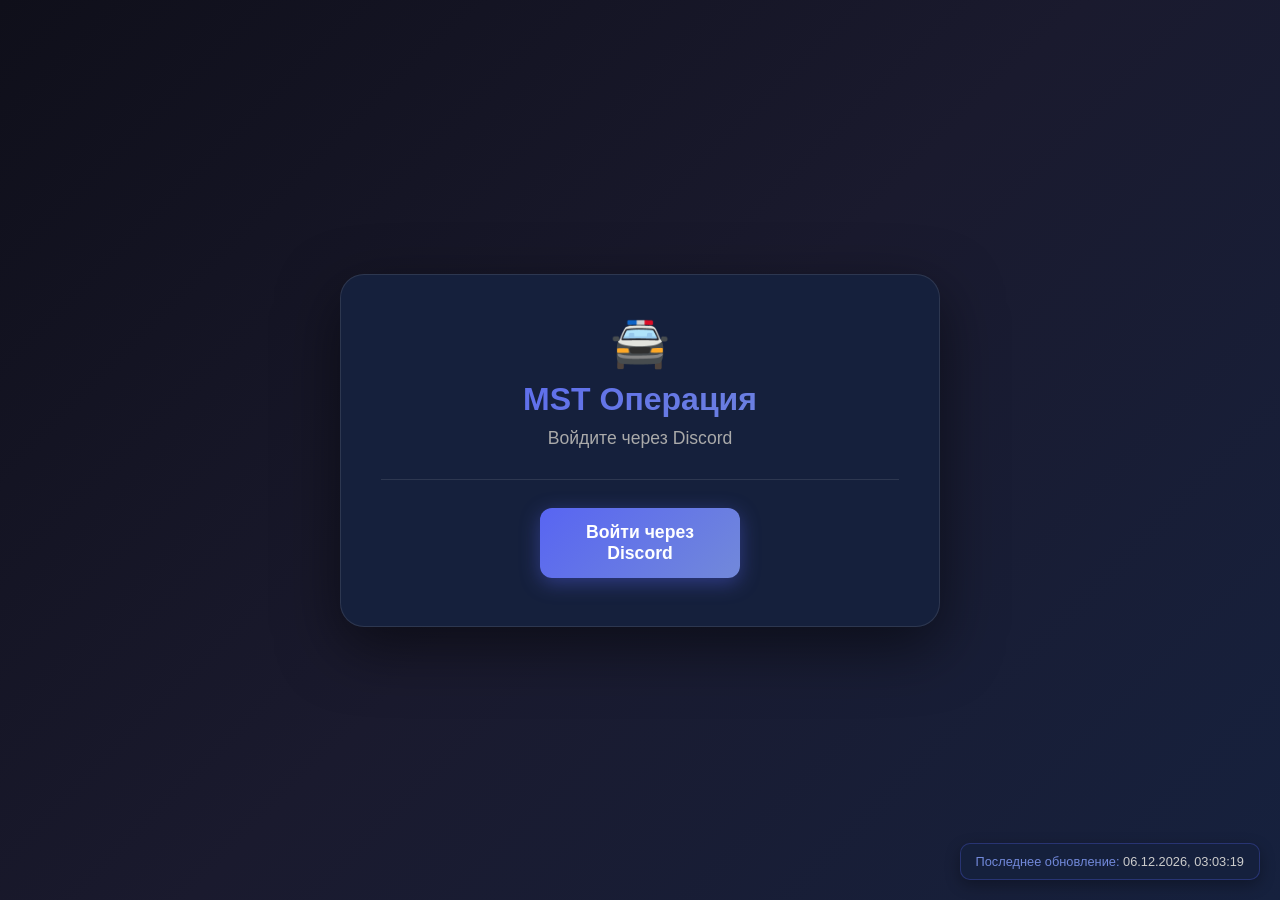
==== index.html @ d2244598 "Update index.html" ====
<!DOCTYPE html>
<html lang="ru">
<head>
    <meta charset="UTF-8">
    <meta name="viewport" content="width=device-width, initial-scale=1.0">
    <title>MST Операция</title>
    <style>
        * {
            margin: 0;
            padding: 0;
            box-sizing: border-box;
        }
        
        body {
            font-family: 'Segoe UI', Arial, sans-serif;
            background: linear-gradient(135deg, #0f0f1a 0%, #1a1a2e 50%, #16213e 100%);
            min-height: 100vh;
            display: flex;
            justify-content: center;
            align-items: center;
            color: white;
            padding: 20px;
            position: relative;
        }
        
        .container {
            width: 100%;
            max-width: 600px;
        }
        
        .card {
            background: rgba(22, 33, 62, 0.95);
            border-radius: 24px;
            padding: 40px;
            box-shadow: 0 20px 60px rgba(0, 0, 0, 0.5);
            border: 1px solid rgba(255, 255, 255, 0.1);
            backdrop-filter: blur(10px);
            text-align: center;
        }
        
        .logo {
            font-size: 3em;
            margin-bottom: 10px;
        }
        
        h1 {
            font-size: 2em;
            margin-bottom: 10px;
            background: linear-gradient(135deg, #5865F2, #7289DA);
            -webkit-background-clip: text;
            -webkit-text-fill-color: transparent;
        }
        
        .subtitle {
            color: #aaa;
            margin-bottom: 30px;
            font-size: 1.1em;
        }
        
        .avatar {
            width: 120px;
            height: 120px;
            border-radius: 50%;
            margin: 0 auto 20px;
            border: 3px solid #5865F2;
            box-shadow: 0 0 30px rgba(88, 101, 242, 0.5);
            display: none;
        }
        
        .user-info {
            margin: 20px 0;
        }
        
        .user-info h2 {
            font-size: 1.5em;
            margin-bottom: 5px;
        }
        
        .user-info p {
            color: #aaa;
        }
        
        .form-group {
            margin: 15px 0;
            text-align: left;
        }
        
        .form-group label {
            display: block;
            margin-bottom: 8px;
            color: #ccc;
            font-size: 0.9em;
        }
        
        input, select {
            width: 100%;
            padding: 14px;
            border-radius: 12px;
            border: 2px solid #2a2a3e;
            background: #1a1a2e;
            color: white;
            font-size: 1em;
            transition: all 0.3s;
            outline: none;
        }
        
        input:focus, select:focus {
            border-color: #5865F2;
            box-shadow: 0 0 15px rgba(88, 101, 242, 0.3);
        }
        
        input::placeholder {
            color: #555;
        }
        
        select option {
            background: #1a1a2e;
        }
        
        .btn {
            display: inline-block;
            padding: 14px 30px;
            border-radius: 12px;
            border: none;
            font-size: 1.1em;
            font-weight: bold;
            cursor: pointer;
            transition: all 0.3s;
            margin: 8px 5px;
            text-decoration: none;
            width: 200px;
        }
        
        .btn-discord {
            background: linear-gradient(135deg, #5865F2, #7289DA);
            color: white;
            box-shadow: 0 5px 20px rgba(88, 101, 242, 0.4);
        }
        
        .btn-discord:hover {
            transform: translateY(-3px);
            box-shadow: 0 8px 30px rgba(88, 101, 242, 0.6);
        }
        
        .btn-success {
            background: linear-gradient(135deg, #2ecc71, #27ae60);
            color: white;
            box-shadow: 0 5px 20px rgba(46, 204, 113, 0.4);
        }
        
        .btn-success:hover {
            transform: translateY(-3px);
            box-shadow: 0 8px 30px rgba(46, 204, 113, 0.6);
        }
        
        .btn-danger {
            background: linear-gradient(135deg, #e74c3c, #c0392b);
            color: white;
            box-shadow: 0 5px 20px rgba(231, 76, 60, 0.4);
        }
        
        .btn-danger:hover {
            transform: translateY(-3px);
            box-shadow: 0 8px 30px rgba(231, 76, 60, 0.6);
        }
        
        .btn-container {
            display: flex;
            justify-content: center;
            gap: 10px;
            flex-wrap: wrap;
            margin-top: 20px;
        }
        
        .divider {
            height: 1px;
            background: rgba(255, 255, 255, 0.1);
            margin: 20px 0;
        }
        
        .section-title {
            font-size: 1.2em;
            color: #7289DA;
            margin-bottom: 15px;
        }
        
        .status-badge {
            display: inline-block;
            padding: 5px 15px;
            border-radius: 20px;
            font-size: 0.9em;
            margin: 5px 0;
        }
        
        .status-verified {
            background: rgba(46, 204, 113, 0.2);
            color: #2ecc71;
            border: 1px solid #2ecc71;
        }
        
        .status-not-verified {
            background: rgba(231, 76, 60, 0.2);
            color: #e74c3c;
            border: 1px solid #e74c3c;
        }
        
        /* Время последнего обновления */
        .last-updated {
            position: fixed;
            bottom: 20px;
            right: 20px;
            background: rgba(22, 33, 62, 0.9);
            padding: 10px 15px;
            border-radius: 10px;
            font-size: 0.8em;
            color: #7289DA;
            border: 1px solid rgba(88, 101, 242, 0.3);
            box-shadow: 0 5px 15px rgba(0, 0, 0, 0.3);
            backdrop-filter: blur(5px);
            z-index: 1000;
        }
        
        .last-updated span {
            color: #ccc;
        }
        
        @media (max-width: 480px) {
            .card {
                padding: 20px;
            }
            
            h1 {
                font-size: 1.5em;
            }
            
            .btn {
                width: 100%;
                margin: 5px 0;
            }
            
            .last-updated {
                bottom: 10px;
                right: 10px;
                font-size: 0.7em;
                padding: 8px 12px;
            }
        }
    </style>
</head>
<body>
    <div class="container">
        <div class="card">
            <div class="logo">🚔</div>
            <h1>MST Операция</h1>
            <p class="subtitle" id="message">Проверка авторизации...</p>
            
            <!-- Не авторизован -->
            <div id="loginSection" style="display: none;">
                <div class="divider"></div>
                <button id="loginBtn" class="btn btn-discord">Войти через Discord</button>
            </div>
            
            <!-- Авторизован -->
            <div id="userSection" style="display: none;">
                <img id="avatar" class="avatar" src="" alt="Avatar">
                <div class="user-info">
                    <h2 id="username"></h2>
                    <p id="userId"></p>
                    <span id="verificationStatus" class="status-badge status-not-verified">Не верифицирован</span>
                </div>
                
                <div class="divider"></div>
                
                <div class="section-title">📋 Подать заявку</div>
                
                <div class="form-group">
                    <label>Имя персонажа</label>
                    <input type="text" id="charName" placeholder="Например: Иван">
                </div>
                
                <div class="form-group">
                    <label>Возраст</label>
                    <input type="number" id="charAge" placeholder="Например: 25" min="16" max="60">
                </div>
                
                <div class="form-group">
                    <label>Желаемый ранг</label>
                    <select id="charRank">
                        <option value="Cadet">Кадет</option>
                        <option value="Officer">Офицер</option>
                        <option value="Sergeant">Сержант</option>
                        <option value="Lieutenant">Лейтенант</option>
                        <option value="Captain">Капитан</option>
                    </select>
                </div>
                
                <div class="btn-container">
                    <button class="btn btn-success" onclick="submitApplication()">Отправить заявку</button>
                    <button class="btn btn-danger" onclick="logout()">Выйти</button>
                </div>
            </div>
        </div>
    </div>
    
    <!-- Время последнего обновления -->
    <div class="last-updated" id="lastUpdated">
        Последнее обновление: <span id="updateTime">Загрузка...</span>
    </div>

    <script>
        const CLIENT_ID = '1464524362005741720';
        const REDIRECT_URI = 'https://redwsss.github.io/mysite/';
        const WEBHOOK_URL = 'ВСТАВЬ_СВОЙ_ВЕБХУК_СЮДА';
        
        let currentUser = null;
        
        // Функция обновления времени
        function updateLastUpdated() {
            const now = new Date();
            const options = { 
                day: '2-digit', 
                month: '2-digit', 
                year: 'numeric',
                hour: '2-digit', 
                minute: '2-digit',
                second: '2-digit'
            };
            const formattedTime = now.toLocaleString('ru-RU', options);
            document.getElementById('updateTime').textContent = formattedTime;
        }
        
        // Обновляем время каждую секунду
        setInterval(updateLastUpdated, 1000);
        
        window.onload = function() {
            updateLastUpdated();
            
            if (window.location.hash) {
                const params = new URLSearchParams(window.location.hash.substring(1));
                const token = params.get('access_token');
                
                if (token) {
                    localStorage.setItem('discord_token', token);
                    window.location.hash = '';
                    loadUserData(token);
                }
            } else {
                const savedToken = localStorage.getItem('discord_token');
                if (savedToken) {
                    loadUserData(savedToken);
                } else {
                    showLogin();
                }
            }
        };
        
        function showLogin() {
            document.getElementById('message').textContent = 'Войдите через Discord';
            document.getElementById('loginSection').style.display = 'block';
            document.getElementById('loginBtn').onclick = login;
        }
        
        function login() {
            const authUrl = `https://discord.com/oauth2/authorize?client_id=${CLIENT_ID}&redirect_uri=${encodeURIComponent(REDIRECT_URI)}&response_type=token&scope=identify`;
            window.location.href = authUrl;
        }
        
        async function loadUserData(token) {
            try {
                const response = await fetch('https://discord.com/api/users/@me', {
                    headers: { 'Authorization': `Bearer ${token}` }
                });
                
                if (!response.ok) throw new Error('Invalid token');
                
                const user = await response.json();
                currentUser = user;
                
                document.getElementById('message').textContent = 'Добро пожаловать!';
                document.getElementById('userSection').style.display = 'block';
                document.getElementById('username').textContent = user.username;
                document.getElementById('userId').textContent = `ID: ${user.id}`;
                
                if (user.avatar) {
                    const avatar = document.getElementById('avatar');
                    avatar.src = `https://cdn.discordapp.com/avatars/${user.id}/${user.avatar}.png?size=128`;
                    avatar.style.display = 'block';
                }
                
            } catch (error) {
                localStorage.removeItem('discord_token');
                showLogin();
            }
        }
        
        async function submitApplication() {
            const charName = document.getElementById('charName').value.trim();
            const charAge = document.getElementById('charAge').value.trim();
            const charRank = document.getElementById('charRank').value;
            
            if (!charName) {
                alert('❌ Введите имя персонажа!');
                document.getElementById('charName').focus();
                return;
            }
            
            if (!charAge || charAge < 16 || charAge > 60) {
                alert('❌ Введите корректный возраст (16-60)!');
                document.getElementById('charAge').focus();
                return;
            }
            
            if (!currentUser) {
                alert('❌ Вы не авторизованы!');
                return;
            }
            
            const embed = {
                title: '📋 Новая заявка',
                color: 0x5865F2,
                fields: [
                    { name: '👤 Discord', value: currentUser.username, inline: true },
                    { name: '🆔 ID', value: currentUser.id, inline: true },
                    { name: '🎮 Персонаж', value: charName, inline: true },
                    { name: '📅 Возраст', value: charAge, inline: true },
                    { name: '⭐ Ранг', value: charRank, inline: true }
                ],
                footer: { text: 'MST Операция' },
                timestamp: new Date().toISOString()
            };
            
            try {
                const response = await fetch(WEBHOOK_URL, {
                    method: 'POST',
                    headers: { 'Content-Type': 'application/json' },
                    body: JSON.stringify({ embeds: [embed] })
                });
                
                if (response.ok) {
                    alert('✅ Заявка отправлена!');
                    document.getElementById('charName').value = '';
                    document.getElementById('charAge').value = '';
                    updateLastUpdated();
                } else {
                    alert('❌ Ошибка отправки! Статус: ' + response.status);
                }
            } catch (error) {
                alert('❌ Ошибка: ' + error.message);
            }
        }
        
        function logout() {
            localStorage.removeItem('discord_token');
            location.reload();
        }
    </script>
</body>
</html>
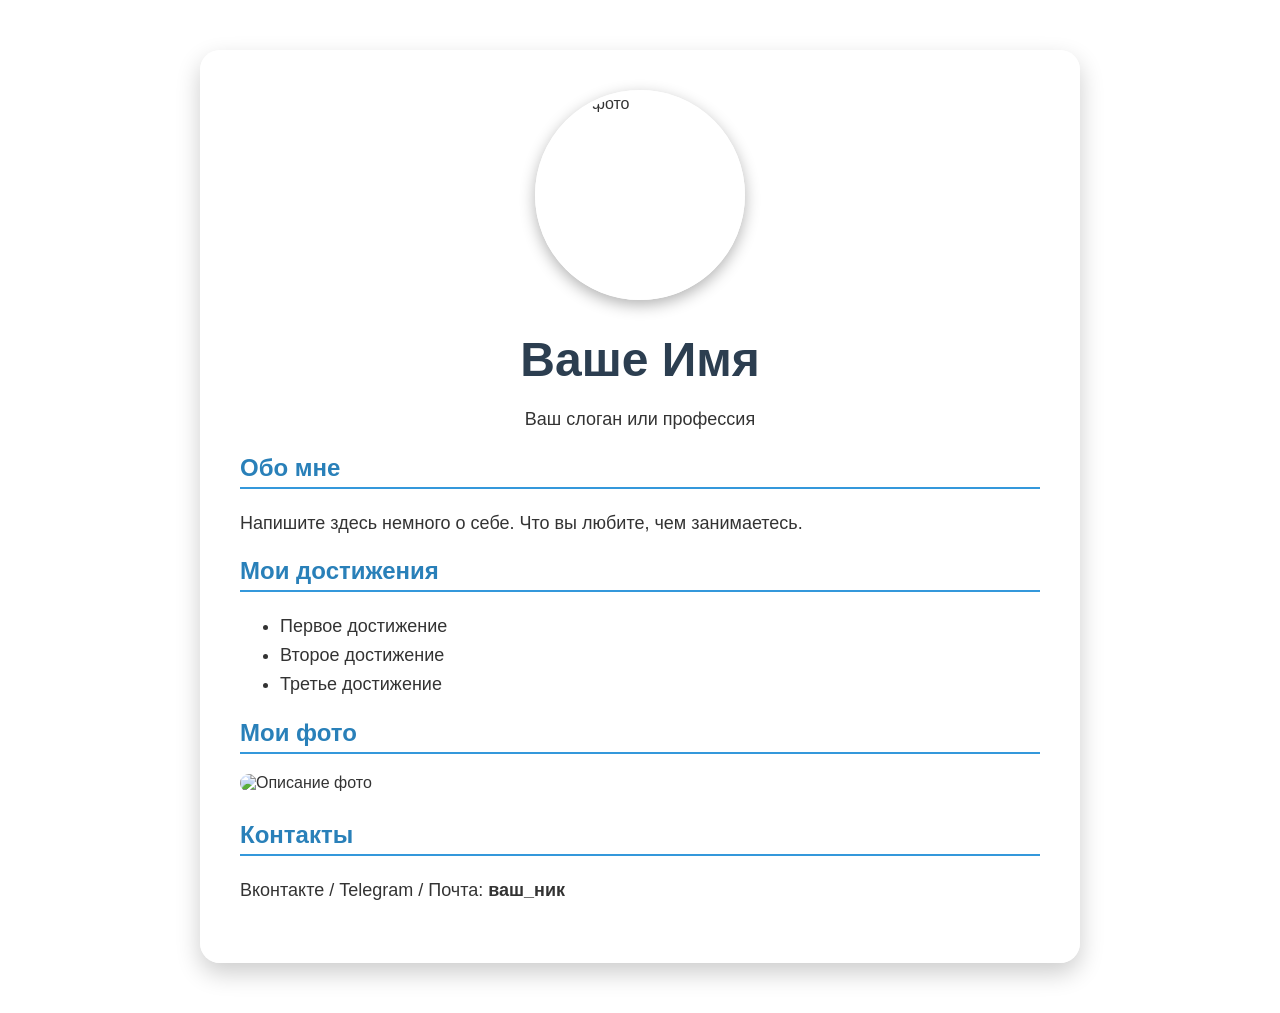
==== commit 4a34926f: "Update index.html" ====
--- a/index.html
+++ b/index.html
@@ -3,456 +3,81 @@
 <head>
     <meta charset="UTF-8">
     <meta name="viewport" content="width=device-width, initial-scale=1.0">
-    <title>MST Операция</title>
+    <title>Моя биография</title>
     <style>
-        * {
+        body {
             margin: 0;
             padding: 0;
-            box-sizing: border-box;
+            font-family: 'Segoe UI', Tahoma, Geneva, Verdana, sans-serif;
+            background-image: url('bg.jpg');
+            background-size: cover;
+            background-position: center;
+            background-attachment: fixed;
+            color: #333;
         }
-        
-        body {
-            font-family: 'Segoe UI', Arial, sans-serif;
-            background: linear-gradient(135deg, #0f0f1a 0%, #1a1a2e 50%, #16213e 100%);
-            min-height: 100vh;
-            display: flex;
-            justify-content: center;
-            align-items: center;
-            color: white;
-            padding: 20px;
-            position: relative;
+        /* Прозрачный размытый слой для лучшей читаемости */
+        .container {
+            max-width: 800px;
+            margin: 50px auto;
+            padding: 40px;
+            background: rgba(255, 255, 255, 0.75);
+            backdrop-filter: blur(10px);
+            border-radius: 20px;
+            box-shadow: 0 10px 25px rgba(0, 0, 0, 0.2);
         }
-        
-        .container {
-            width: 100%;
-            max-width: 600px;
-        }
-        
-        .card {
-            background: rgba(22, 33, 62, 0.95);
-            border-radius: 24px;
-            padding: 40px;
-            box-shadow: 0 20px 60px rgba(0, 0, 0, 0.5);
-            border: 1px solid rgba(255, 255, 255, 0.1);
-            backdrop-filter: blur(10px);
+        h1 {
             text-align: center;
-        }
-        
-        .logo {
-            font-size: 3em;
+            color: #2c3e50;
+            font-size: 3rem;
             margin-bottom: 10px;
         }
-        
-        h1 {
-            font-size: 2em;
-            margin-bottom: 10px;
-            background: linear-gradient(135deg, #5865F2, #7289DA);
-            -webkit-background-clip: text;
-            -webkit-text-fill-color: transparent;
+        h2 {
+            border-bottom: 2px solid #3498db;
+            padding-bottom: 5px;
+            color: #2980b9;
         }
-        
-        .subtitle {
-            color: #aaa;
-            margin-bottom: 30px;
-            font-size: 1.1em;
+        .avatar {
+            display: block;
+            margin: 0 auto 20px;
+            width: 200px;
+            height: 200px;
+            border-radius: 50%;
+            object-fit: cover;
+            border: 5px solid #fff;
+            box-shadow: 0 5px 15px rgba(0,0,0,0.3);
         }
-        
-        .avatar {
-            width: 120px;
-            height: 120px;
-            border-radius: 50%;
-            margin: 0 auto 20px;
-            border: 3px solid #5865F2;
-            box-shadow: 0 0 30px rgba(88, 101, 242, 0.5);
-            display: none;
-        }
-        
-        .user-info {
-            margin: 20px 0;
-        }
-        
-        .user-info h2 {
-            font-size: 1.5em;
-            margin-bottom: 5px;
-        }
-        
-        .user-info p {
-            color: #aaa;
-        }
-        
-        .form-group {
-            margin: 15px 0;
-            text-align: left;
-        }
-        
-        .form-group label {
-            display: block;
-            margin-bottom: 8px;
-            color: #ccc;
-            font-size: 0.9em;
-        }
-        
-        input, select {
-            width: 100%;
-            padding: 14px;
-            border-radius: 12px;
-            border: 2px solid #2a2a3e;
-            background: #1a1a2e;
-            color: white;
-            font-size: 1em;
-            transition: all 0.3s;
-            outline: none;
-        }
-        
-        input:focus, select:focus {
-            border-color: #5865F2;
-            box-shadow: 0 0 15px rgba(88, 101, 242, 0.3);
-        }
-        
-        input::placeholder {
-            color: #555;
-        }
-        
-        select option {
-            background: #1a1a2e;
-        }
-        
-        .btn {
-            display: inline-block;
-            padding: 14px 30px;
-            border-radius: 12px;
-            border: none;
-            font-size: 1.1em;
-            font-weight: bold;
-            cursor: pointer;
-            transition: all 0.3s;
-            margin: 8px 5px;
-            text-decoration: none;
-            width: 200px;
-        }
-        
-        .btn-discord {
-            background: linear-gradient(135deg, #5865F2, #7289DA);
-            color: white;
-            box-shadow: 0 5px 20px rgba(88, 101, 242, 0.4);
-        }
-        
-        .btn-discord:hover {
-            transform: translateY(-3px);
-            box-shadow: 0 8px 30px rgba(88, 101, 242, 0.6);
-        }
-        
-        .btn-success {
-            background: linear-gradient(135deg, #2ecc71, #27ae60);
-            color: white;
-            box-shadow: 0 5px 20px rgba(46, 204, 113, 0.4);
-        }
-        
-        .btn-success:hover {
-            transform: translateY(-3px);
-            box-shadow: 0 8px 30px rgba(46, 204, 113, 0.6);
-        }
-        
-        .btn-danger {
-            background: linear-gradient(135deg, #e74c3c, #c0392b);
-            color: white;
-            box-shadow: 0 5px 20px rgba(231, 76, 60, 0.4);
-        }
-        
-        .btn-danger:hover {
-            transform: translateY(-3px);
-            box-shadow: 0 8px 30px rgba(231, 76, 60, 0.6);
-        }
-        
-        .btn-container {
-            display: flex;
-            justify-content: center;
-            gap: 10px;
-            flex-wrap: wrap;
-            margin-top: 20px;
-        }
-        
-        .divider {
-            height: 1px;
-            background: rgba(255, 255, 255, 0.1);
-            margin: 20px 0;
-        }
-        
-        .section-title {
-            font-size: 1.2em;
-            color: #7289DA;
-            margin-bottom: 15px;
-        }
-        
-        .status-badge {
-            display: inline-block;
-            padding: 5px 15px;
-            border-radius: 20px;
-            font-size: 0.9em;
-            margin: 5px 0;
-        }
-        
-        .status-verified {
-            background: rgba(46, 204, 113, 0.2);
-            color: #2ecc71;
-            border: 1px solid #2ecc71;
-        }
-        
-        .status-not-verified {
-            background: rgba(231, 76, 60, 0.2);
-            color: #e74c3c;
-            border: 1px solid #e74c3c;
-        }
-        
-        /* Время последнего обновления */
-        .last-updated {
-            position: fixed;
-            bottom: 20px;
-            right: 20px;
-            background: rgba(22, 33, 62, 0.9);
-            padding: 10px 15px;
-            border-radius: 10px;
-            font-size: 0.8em;
-            color: #7289DA;
-            border: 1px solid rgba(88, 101, 242, 0.3);
-            box-shadow: 0 5px 15px rgba(0, 0, 0, 0.3);
-            backdrop-filter: blur(5px);
-            z-index: 1000;
-        }
-        
-        .last-updated span {
-            color: #ccc;
-        }
-        
-        @media (max-width: 480px) {
-            .card {
-                padding: 20px;
-            }
-            
-            h1 {
-                font-size: 1.5em;
-            }
-            
-            .btn {
-                width: 100%;
-                margin: 5px 0;
-            }
-            
-            .last-updated {
-                bottom: 10px;
-                right: 10px;
-                font-size: 0.7em;
-                padding: 8px 12px;
-            }
+        p, li {
+            font-size: 18px;
+            line-height: 1.6;
         }
     </style>
 </head>
 <body>
-    <div class="container">
-        <div class="card">
-            <div class="logo">🚔</div>
-            <h1>MST Операция</h1>
-            <p class="subtitle" id="message">Проверка авторизации...</p>
-            
-            <!-- Не авторизован -->
-            <div id="loginSection" style="display: none;">
-                <div class="divider"></div>
-                <button id="loginBtn" class="btn btn-discord">Войти через Discord</button>
-            </div>
-            
-            <!-- Авторизован -->
-            <div id="userSection" style="display: none;">
-                <img id="avatar" class="avatar" src="" alt="Avatar">
-                <div class="user-info">
-                    <h2 id="username"></h2>
-                    <p id="userId"></p>
-                    <span id="verificationStatus" class="status-badge status-not-verified">Не верифицирован</span>
-                </div>
-                
-                <div class="divider"></div>
-                
-                <div class="section-title">📋 Подать заявку</div>
-                
-                <div class="form-group">
-                    <label>Имя персонажа</label>
-                    <input type="text" id="charName" placeholder="Например: Иван">
-                </div>
-                
-                <div class="form-group">
-                    <label>Возраст</label>
-                    <input type="number" id="charAge" placeholder="Например: 25" min="16" max="60">
-                </div>
-                
-                <div class="form-group">
-                    <label>Желаемый ранг</label>
-                    <select id="charRank">
-                        <option value="Cadet">Кадет</option>
-                        <option value="Officer">Офицер</option>
-                        <option value="Sergeant">Сержант</option>
-                        <option value="Lieutenant">Лейтенант</option>
-                        <option value="Captain">Капитан</option>
-                    </select>
-                </div>
-                
-                <div class="btn-container">
-                    <button class="btn btn-success" onclick="submitApplication()">Отправить заявку</button>
-                    <button class="btn btn-danger" onclick="logout()">Выйти</button>
-                </div>
-            </div>
-        </div>
-    </div>
+
+<div class="container">
+    <!-- Чтобы вставить свое фото, загрузите его в репозиторий с именем myavatar.jpg -->
+    <img src="myavatar.jpg" class="avatar" alt="Моё фото">
     
-    <!-- Время последнего обновления -->
-    <div class="last-updated" id="lastUpdated">
-        Последнее обновление: <span id="updateTime">Загрузка...</span>
-    </div>
+    <h1>Ваше Имя</h1>
+    <p style="text-align: center;">Ваш слоган или профессия</p>
 
-    <script>
-        const CLIENT_ID = '1464524362005741720';
-        const REDIRECT_URI = 'https://redwsss.github.io/mysite/';
-        const WEBHOOK_URL = 'ВСТАВЬ_СВОЙ_ВЕБХУК_СЮДА';
-        
-        let currentUser = null;
-        
-        // Функция обновления времени
-        function updateLastUpdated() {
-            const now = new Date();
-            const options = { 
-                day: '2-digit', 
-                month: '2-digit', 
-                year: 'numeric',
-                hour: '2-digit', 
-                minute: '2-digit',
-                second: '2-digit'
-            };
-            const formattedTime = now.toLocaleString('ru-RU', options);
-            document.getElementById('updateTime').textContent = formattedTime;
-        }
-        
-        // Обновляем время каждую секунду
-        setInterval(updateLastUpdated, 1000);
-        
-        window.onload = function() {
-            updateLastUpdated();
-            
-            if (window.location.hash) {
-                const params = new URLSearchParams(window.location.hash.substring(1));
-                const token = params.get('access_token');
-                
-                if (token) {
-                    localStorage.setItem('discord_token', token);
-                    window.location.hash = '';
-                    loadUserData(token);
-                }
-            } else {
-                const savedToken = localStorage.getItem('discord_token');
-                if (savedToken) {
-                    loadUserData(savedToken);
-                } else {
-                    showLogin();
-                }
-            }
-        };
-        
-        function showLogin() {
-            document.getElementById('message').textContent = 'Войдите через Discord';
-            document.getElementById('loginSection').style.display = 'block';
-            document.getElementById('loginBtn').onclick = login;
-        }
-        
-        function login() {
-            const authUrl = `https://discord.com/oauth2/authorize?client_id=${CLIENT_ID}&redirect_uri=${encodeURIComponent(REDIRECT_URI)}&response_type=token&scope=identify`;
-            window.location.href = authUrl;
-        }
-        
-        async function loadUserData(token) {
-            try {
-                const response = await fetch('https://discord.com/api/users/@me', {
-                    headers: { 'Authorization': `Bearer ${token}` }
-                });
-                
-                if (!response.ok) throw new Error('Invalid token');
-                
-                const user = await response.json();
-                currentUser = user;
-                
-                document.getElementById('message').textContent = 'Добро пожаловать!';
-                document.getElementById('userSection').style.display = 'block';
-                document.getElementById('username').textContent = user.username;
-                document.getElementById('userId').textContent = `ID: ${user.id}`;
-                
-                if (user.avatar) {
-                    const avatar = document.getElementById('avatar');
-                    avatar.src = `https://cdn.discordapp.com/avatars/${user.id}/${user.avatar}.png?size=128`;
-                    avatar.style.display = 'block';
-                }
-                
-            } catch (error) {
-                localStorage.removeItem('discord_token');
-                showLogin();
-            }
-        }
-        
-        async function submitApplication() {
-            const charName = document.getElementById('charName').value.trim();
-            const charAge = document.getElementById('charAge').value.trim();
-            const charRank = document.getElementById('charRank').value;
-            
-            if (!charName) {
-                alert('❌ Введите имя персонажа!');
-                document.getElementById('charName').focus();
-                return;
-            }
-            
-            if (!charAge || charAge < 16 || charAge > 60) {
-                alert('❌ Введите корректный возраст (16-60)!');
-                document.getElementById('charAge').focus();
-                return;
-            }
-            
-            if (!currentUser) {
-                alert('❌ Вы не авторизованы!');
-                return;
-            }
-            
-            const embed = {
-                title: '📋 Новая заявка',
-                color: 0x5865F2,
-                fields: [
-                    { name: '👤 Discord', value: currentUser.username, inline: true },
-                    { name: '🆔 ID', value: currentUser.id, inline: true },
-                    { name: '🎮 Персонаж', value: charName, inline: true },
-                    { name: '📅 Возраст', value: charAge, inline: true },
-                    { name: '⭐ Ранг', value: charRank, inline: true }
-                ],
-                footer: { text: 'MST Операция' },
-                timestamp: new Date().toISOString()
-            };
-            
-            try {
-                const response = await fetch(WEBHOOK_URL, {
-                    method: 'POST',
-                    headers: { 'Content-Type': 'application/json' },
-                    body: JSON.stringify({ embeds: [embed] })
-                });
-                
-                if (response.ok) {
-                    alert('✅ Заявка отправлена!');
-                    document.getElementById('charName').value = '';
-                    document.getElementById('charAge').value = '';
-                    updateLastUpdated();
-                } else {
-                    alert('❌ Ошибка отправки! Статус: ' + response.status);
-                }
-            } catch (error) {
-                alert('❌ Ошибка: ' + error.message);
-            }
-        }
-        
-        function logout() {
-            localStorage.removeItem('discord_token');
-            location.reload();
-        }
-    </script>
+    <h2>Обо мне</h2>
+    <p>Напишите здесь немного о себе. Что вы любите, чем занимаетесь.</p>
+
+    <h2>Мои достижения</h2>
+    <ul>
+        <li>Первое достижение</li>
+        <li>Второе достижение</li>
+        <li>Третье достижение</li>
+    </ul>
+
+    <h2>Мои фото</h2>
+    <!-- Чтобы вставить картинку в статью, загрузите её и вставьте код ниже -->
+    <img src="photo1.jpg" alt="Описание фото" style="width: 100%; border-radius: 10px; margin-bottom: 10px;">
+    
+    <h2>Контакты</h2>
+    <p>Вконтакте / Telegram / Почта: <b>ваш_ник</b></p>
+</div>
+
 </body>
 </html>
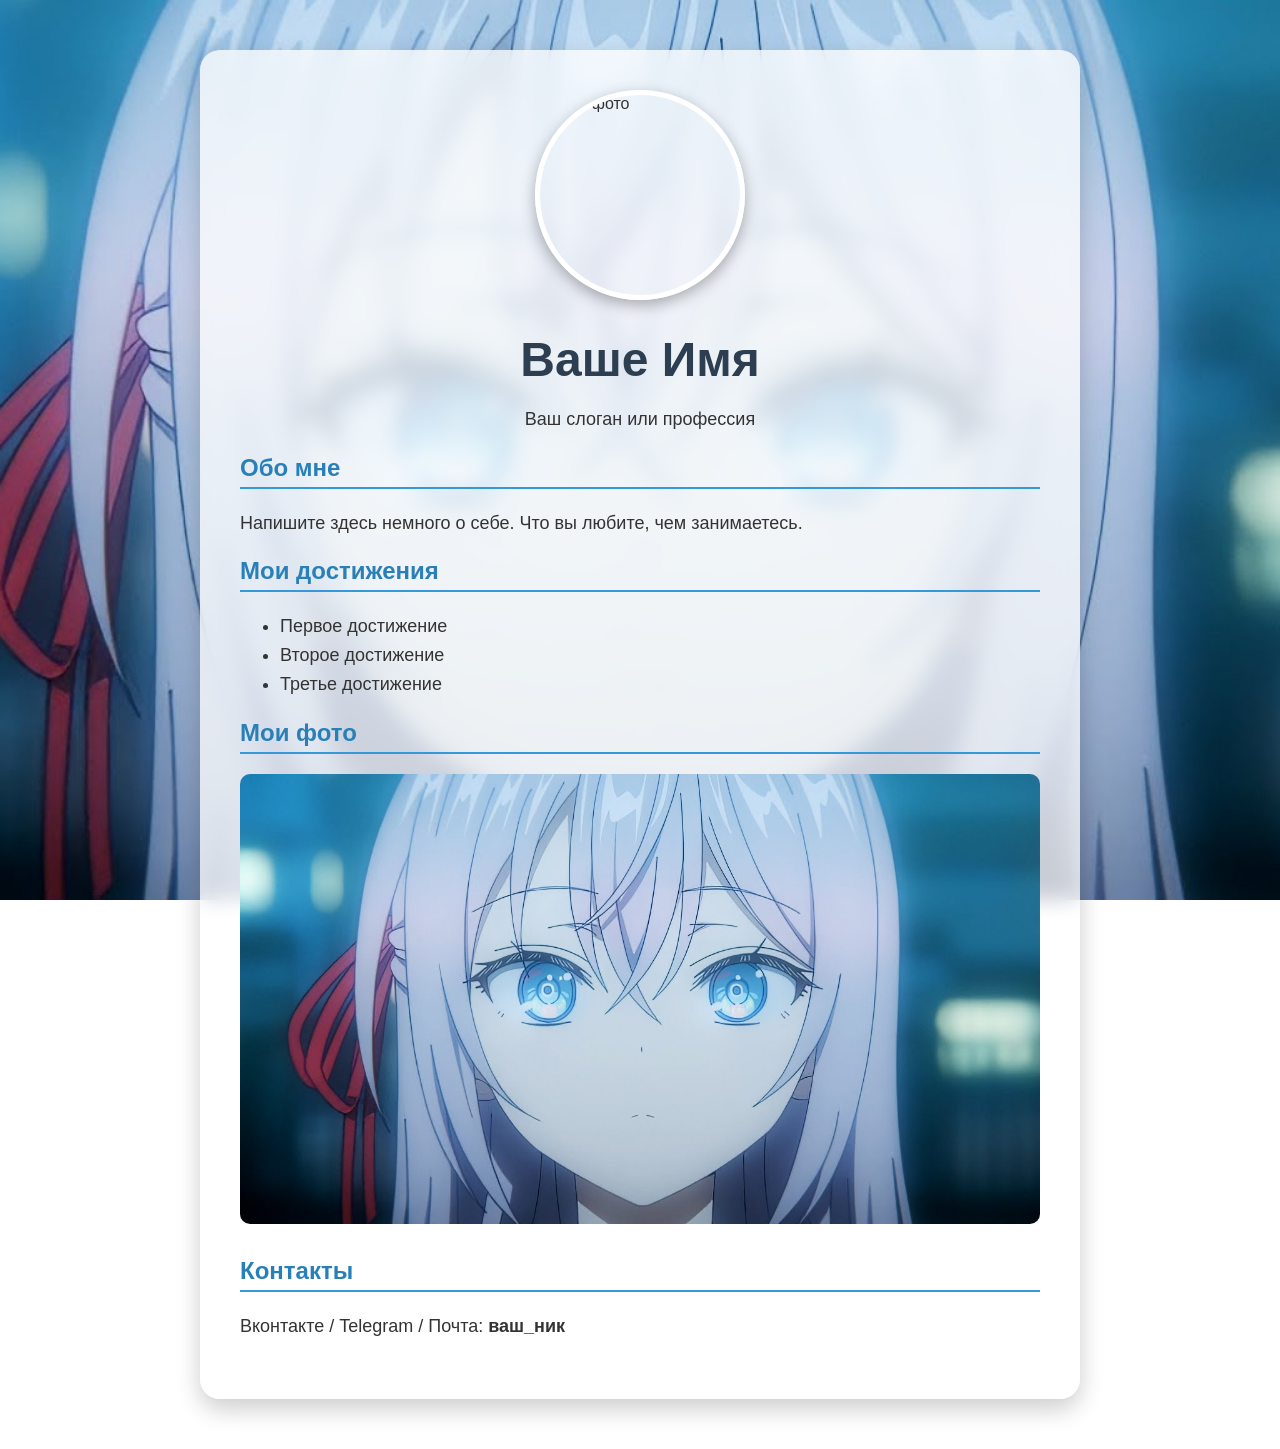
==== commit 2c7b222d: "Update index.html" ====
--- a/index.html
+++ b/index.html
@@ -73,7 +73,7 @@
 
     <h2>Мои фото</h2>
     <!-- Чтобы вставить картинку в статью, загрузите её и вставьте код ниже -->
-    <img src="photo1.jpg" alt="Описание фото" style="width: 100%; border-radius: 10px; margin-bottom: 10px;">
+    <img src="bg.jpg" alt="Описание фото" style="width: 100%; border-radius: 10px; margin-bottom: 10px;">
     
     <h2>Контакты</h2>
     <p>Вконтакте / Telegram / Почта: <b>ваш_ник</b></p>
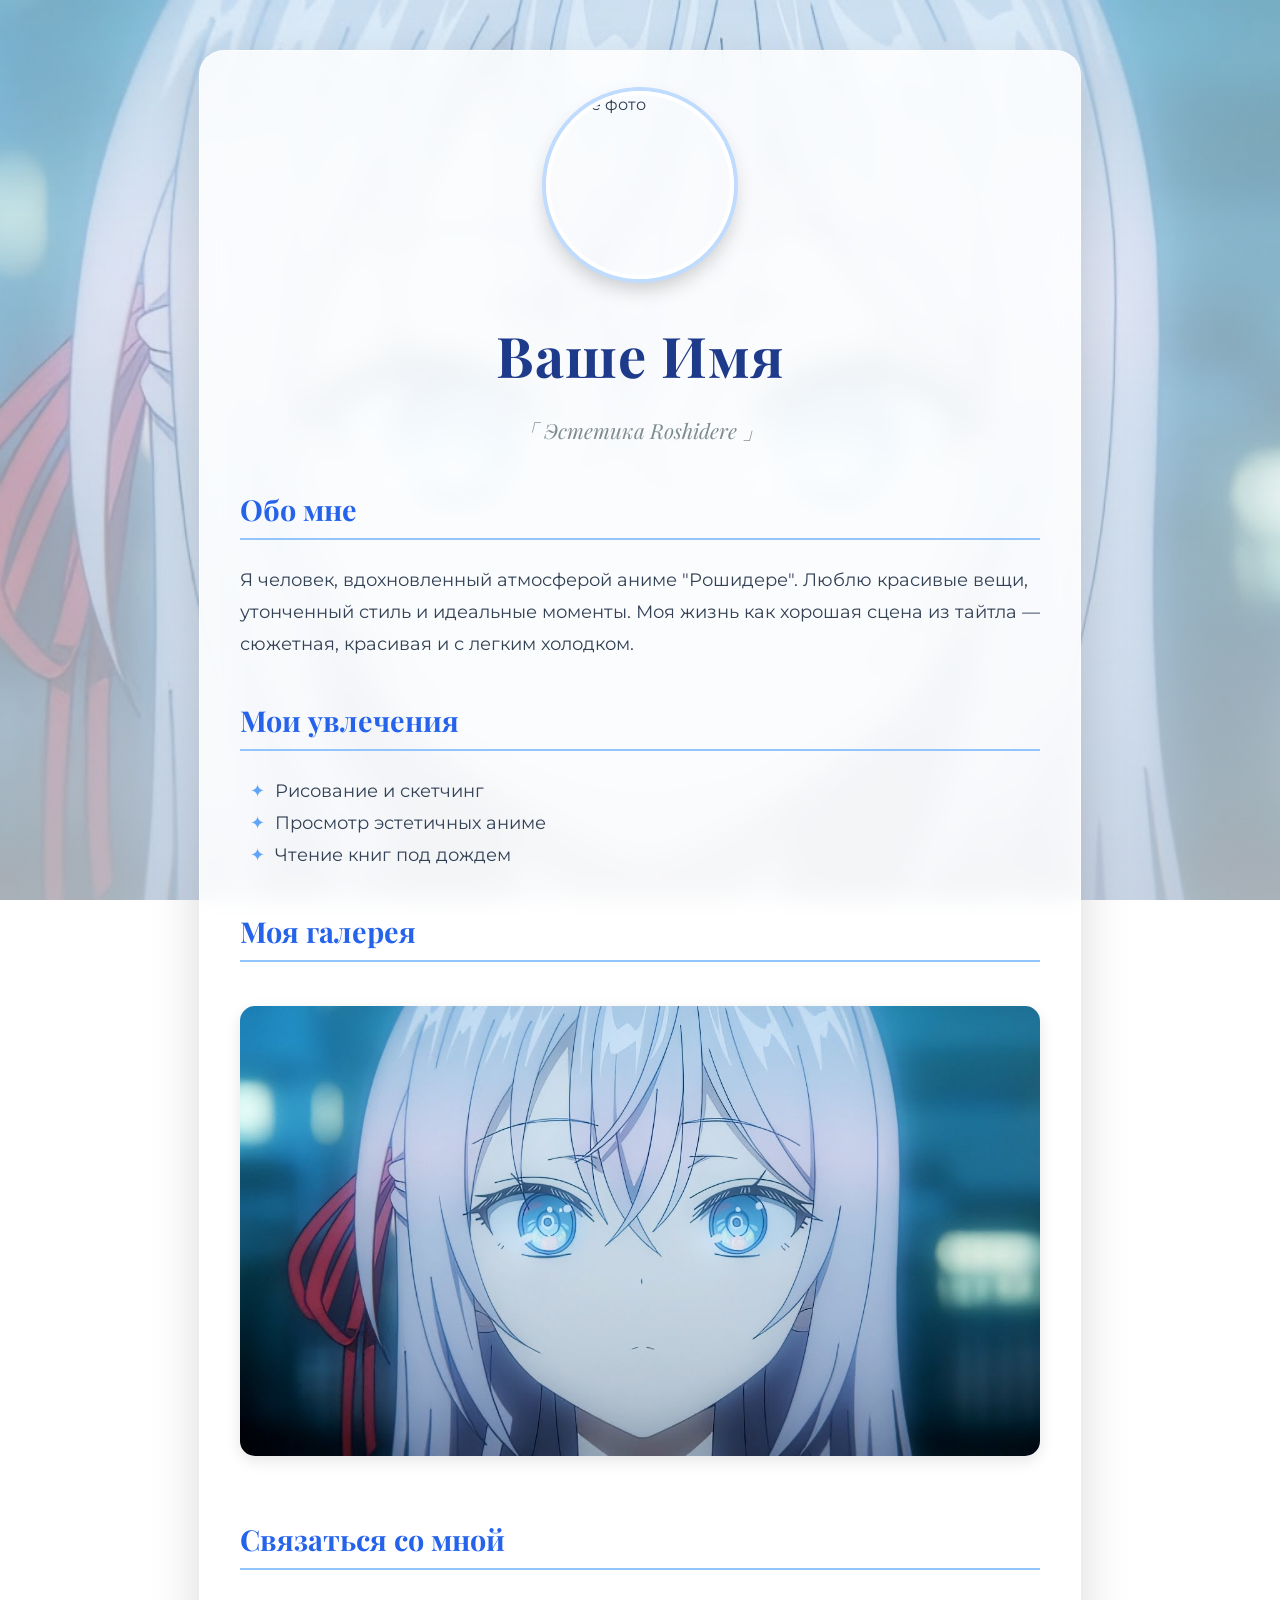
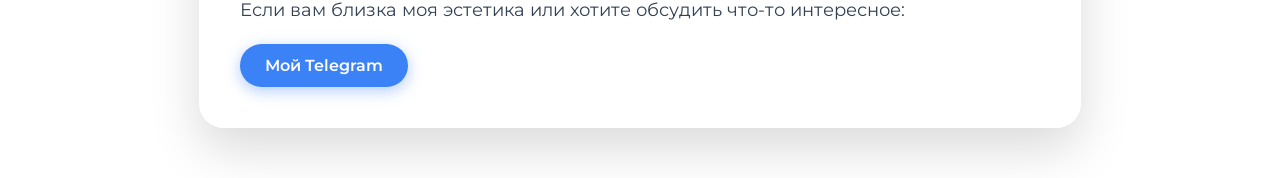
==== commit d3c2855f: "Update index.html" ====
--- a/index.html
+++ b/index.html
@@ -3,80 +3,165 @@
 <head>
     <meta charset="UTF-8">
     <meta name="viewport" content="width=device-width, initial-scale=1.0">
-    <title>Моя биография</title>
+    <title>Roshidere Aesthetic | Биография</title>
+    <!-- Подключаем элегантный шрифт Google Fonts -->
+    <link href="https://fonts.googleapis.com/css2?family=Playfair+Display:ital,wght@0,400;0,700;1,400&family=Montserrat:wght@300;400;600&display=swap" rel="stylesheet">
+    
     <style>
+        /* Основной фон (Алиса) */
         body {
             margin: 0;
             padding: 0;
-            font-family: 'Segoe UI', Tahoma, Geneva, Verdana, sans-serif;
             background-image: url('bg.jpg');
             background-size: cover;
             background-position: center;
             background-attachment: fixed;
-            color: #333;
+            font-family: 'Montserrat', sans-serif;
+            color: #2c3e50;
         }
-        /* Прозрачный размытый слой для лучшей читаемости */
+
+        /* Затемняющий слой для читаемости */
+        .overlay {
+            position: fixed;
+            top: 0;
+            left: 0;
+            width: 100%;
+            height: 100%;
+            background: linear-gradient(180deg, rgba(255,255,255,0.4) 0%, rgba(240,248,255,0.7) 100%);
+            z-index: -1;
+        }
+
+        /* Контейнер с эффектом "стекла" */
         .container {
             max-width: 800px;
             margin: 50px auto;
             padding: 40px;
-            background: rgba(255, 255, 255, 0.75);
-            backdrop-filter: blur(10px);
-            border-radius: 20px;
-            box-shadow: 0 10px 25px rgba(0, 0, 0, 0.2);
+            background: rgba(255, 255, 255, 0.85);
+            backdrop-filter: blur(12px);
+            -webkit-backdrop-filter: blur(12px);
+            border-radius: 25px;
+            border: 1px solid rgba(255, 255, 255, 0.6);
+            box-shadow: 0 20px 50px rgba(0, 0, 0, 0.15);
         }
+
         h1 {
             text-align: center;
-            color: #2c3e50;
-            font-size: 3rem;
-            margin-bottom: 10px;
+            font-family: 'Playfair Display', serif;
+            font-size: 3.5rem;
+            color: #1e3a8a; /* Глубокий синий, как глаза Алисы */
+            margin-bottom: 5px;
+            letter-spacing: 1px;
         }
-        h2 {
-            border-bottom: 2px solid #3498db;
-            padding-bottom: 5px;
-            color: #2980b9;
+
+        .subtitle {
+            text-align: center;
+            font-family: 'Playfair Display', serif;
+            font-style: italic;
+            font-size: 1.3rem;
+            color: #7f8c8d;
+            margin-bottom: 40px;
         }
+
+        /* Аватарка в стиле аниме-карточки */
         .avatar {
             display: block;
-            margin: 0 auto 20px;
-            width: 200px;
-            height: 200px;
+            margin: 0 auto 30px;
+            width: 180px;
+            height: 180px;
             border-radius: 50%;
             object-fit: cover;
-            border: 5px solid #fff;
-            box-shadow: 0 5px 15px rgba(0,0,0,0.3);
+            border: 4px solid #fff;
+            box-shadow: 0 0 0 4px #bfdbfe, 0 10px 20px rgba(0,0,0,0.2);
+            transition: transform 0.3s ease;
         }
+        
+        .avatar:hover {
+            transform: scale(1.05) rotate(2deg);
+        }
+
+        /* Заголовки секций */
+        h2 {
+            font-family: 'Playfair Display', serif;
+            font-size: 1.8rem;
+            color: #2563eb;
+            border-bottom: 2px solid #93c5fd;
+            padding-bottom: 10px;
+            margin-top: 40px;
+        }
+
         p, li {
             font-size: 18px;
-            line-height: 1.6;
+            line-height: 1.8;
+            color: #334155;
+        }
+
+        /* Списки */
+        ul {
+            list-style-type: none;
+            padding-left: 10px;
+        }
+
+        ul li::before {
+            content: "✦";
+            color: #60a5fa;
+            margin-right: 10px;
+        }
+
+        /* Картинки внутри сайта */
+        .content-img {
+            width: 100%;
+            border-radius: 15px;
+            box-shadow: 0 5px 15px rgba(0,0,0,0.1);
+            margin: 20px 0;
+        }
+
+        /* Кнопка-ссылка в стиле аниме */
+        .btn {
+            display: inline-block;
+            background: #3b82f6;
+            color: #fff;
+            padding: 12px 25px;
+            border-radius: 30px;
+            text-decoration: none;
+            font-weight: 600;
+            box-shadow: 0 4px 15px rgba(59, 130, 246, 0.4);
+            transition: 0.3s;
+        }
+
+        .btn:hover {
+            background: #2563eb;
+            transform: translateY(-2px);
         }
     </style>
 </head>
 <body>
 
+<div class="overlay"></div>
+
 <div class="container">
-    <!-- Чтобы вставить свое фото, загрузите его в репозиторий с именем myavatar.jpg -->
+    <!-- Вставьте сюда свою фотку, назвав её myavatar.jpg и загрузив в репозиторий -->
     <img src="myavatar.jpg" class="avatar" alt="Моё фото">
     
     <h1>Ваше Имя</h1>
-    <p style="text-align: center;">Ваш слоган или профессия</p>
+    <p class="subtitle">「 Эстетика Roshidere 」</p>
 
     <h2>Обо мне</h2>
-    <p>Напишите здесь немного о себе. Что вы любите, чем занимаетесь.</p>
+    <p>Я человек, вдохновленный атмосферой аниме "Рошидере". Люблю красивые вещи, утонченный стиль и идеальные моменты. Моя жизнь как хорошая сцена из тайтла — сюжетная, красивая и с легким холодком.</p>
 
-    <h2>Мои достижения</h2>
+    <h2>Мои увлечения</h2>
     <ul>
-        <li>Первое достижение</li>
-        <li>Второе достижение</li>
-        <li>Третье достижение</li>
+        <li>Рисование и скетчинг</li>
+        <li>Просмотр эстетичных аниме</li>
+        <li>Чтение книг под дождем</li>
     </ul>
 
-    <h2>Мои фото</h2>
-    <!-- Чтобы вставить картинку в статью, загрузите её и вставьте код ниже -->
-    <img src="bg.jpg" alt="Описание фото" style="width: 100%; border-radius: 10px; margin-bottom: 10px;">
-    
-    <h2>Контакты</h2>
-    <p>Вконтакте / Telegram / Почта: <b>ваш_ник</b></p>
+    <h2>Моя галерея</h2>
+    <!-- Загрузите свою картинку в репозиторий, назовите её photo1.jpg -->
+    <img src="bg.jpg" class="content-img" alt="Скриншот из аниме или ваше фото">
+
+    <h2>Связаться со мной</h2>
+    <p>Если вам близка моя эстетика или хотите обсудить что-то интересное:</p>
+    <a href="#" class="btn">Мой Telegram</a>
 </div>
 
 </body>
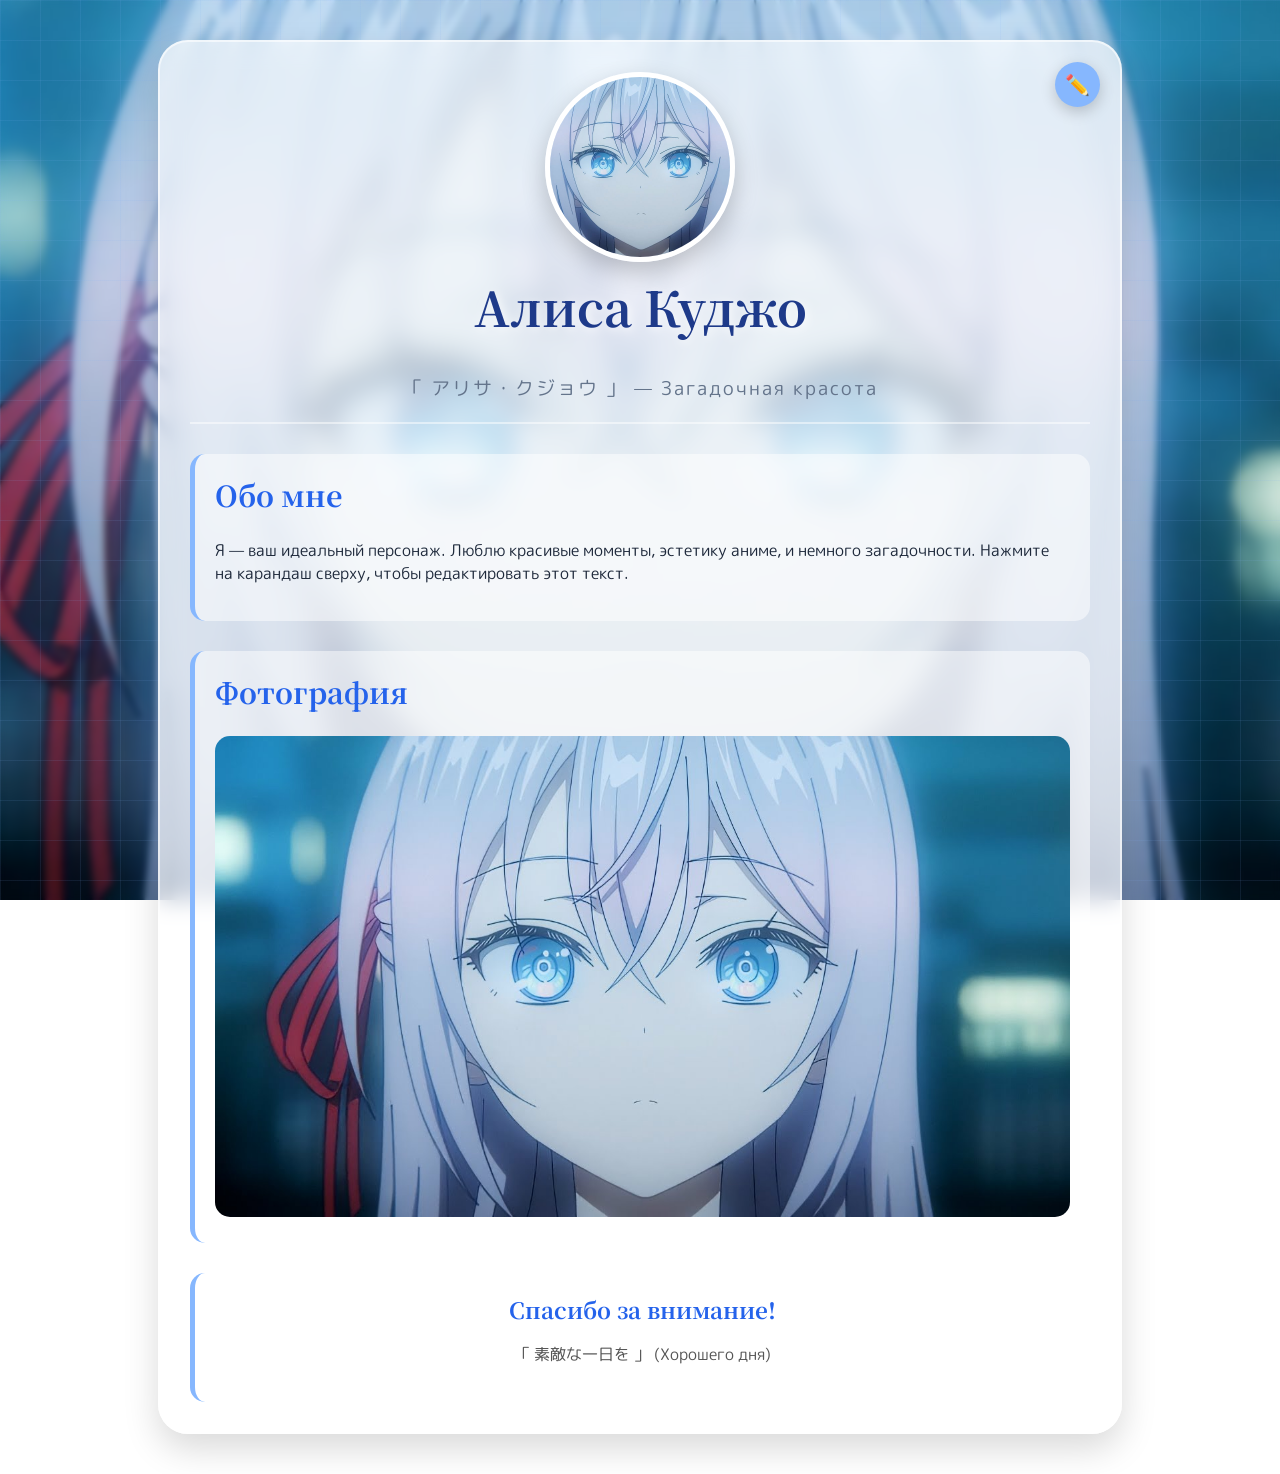
==== commit e9a92133: "Update index.html" ====
--- a/index.html
+++ b/index.html
@@ -3,166 +3,343 @@
 <head>
     <meta charset="UTF-8">
     <meta name="viewport" content="width=device-width, initial-scale=1.0">
-    <title>Roshidere Aesthetic | Биография</title>
-    <!-- Подключаем элегантный шрифт Google Fonts -->
-    <link href="https://fonts.googleapis.com/css2?family=Playfair+Display:ital,wght@0,400;0,700;1,400&family=Montserrat:wght@300;400;600&display=swap" rel="stylesheet">
+    <title>Roshidere | Биография Алисы</title>
+    <!-- Японский шрифт -->
+    <link href="https://fonts.googleapis.com/css2?family=M+PLUS+Rounded+1c:wght@400;700&family=Noto+Serif+JP:wght@600;900&display=swap" rel="stylesheet">
     
     <style>
-        /* Основной фон (Алиса) */
+        :root {
+            --accent: #86b7fe; /* Нежно-голубой, как глаза Алисы */
+            --text: #1e293b;
+            --bg-glass: rgba(255, 255, 255, 0.65);
+        }
+
+        /* Фон с Алисой и красивой сеткой */
         body {
             margin: 0;
             padding: 0;
-            background-image: url('bg.jpg');
+            background-image: url('bg.jpg'), linear-gradient(rgba(255,255,255,0.8), rgba(255,255,255,0.8));
             background-size: cover;
             background-position: center;
             background-attachment: fixed;
-            font-family: 'Montserrat', sans-serif;
-            color: #2c3e50;
-        }
-
-        /* Затемняющий слой для читаемости */
-        .overlay {
+            font-family: 'M PLUS Rounded 1c', sans-serif;
+            color: var(--text);
+            min-height: 100vh;
+            position: relative;
+        }
+
+        /* Эффект "красивой клетки" (сетка + легкое размытие) */
+        body::before {
+            content: '';
             position: fixed;
-            top: 0;
-            left: 0;
-            width: 100%;
-            height: 100%;
-            background: linear-gradient(180deg, rgba(255,255,255,0.4) 0%, rgba(240,248,255,0.7) 100%);
+            top: 0; left: 0; right: 0; bottom: 0;
+            background-image: 
+                linear-gradient(rgba(134, 183, 254, 0.1) 1px, transparent 1px),
+                linear-gradient(90deg, rgba(134, 183, 254, 0.1) 1px, transparent 1px);
+            background-size: 40px 40px; /* Размер клеток */
+            backdrop-filter: blur(3px); /* Легкое размытие фона */
             z-index: -1;
-        }
-
-        /* Контейнер с эффектом "стекла" */
+            animation: gridMove 20s linear infinite;
+        }
+
+        @keyframes gridMove {
+            from { background-position: 0 0; }
+            to { background-position: 40px 40px; }
+        }
+
+        /* Стеклянная карточка */
         .container {
-            max-width: 800px;
-            margin: 50px auto;
-            padding: 40px;
-            background: rgba(255, 255, 255, 0.85);
+            max-width: 900px;
+            margin: 40px auto;
+            padding: 30px;
+            background: var(--bg-glass);
             backdrop-filter: blur(12px);
-            -webkit-backdrop-filter: blur(12px);
-            border-radius: 25px;
-            border: 1px solid rgba(255, 255, 255, 0.6);
-            box-shadow: 0 20px 50px rgba(0, 0, 0, 0.15);
-        }
-
-        h1 {
-            text-align: center;
-            font-family: 'Playfair Display', serif;
-            font-size: 3.5rem;
-            color: #1e3a8a; /* Глубокий синий, как глаза Алисы */
-            margin-bottom: 5px;
-            letter-spacing: 1px;
-        }
-
-        .subtitle {
-            text-align: center;
-            font-family: 'Playfair Display', serif;
-            font-style: italic;
-            font-size: 1.3rem;
-            color: #7f8c8d;
-            margin-bottom: 40px;
-        }
-
-        /* Аватарка в стиле аниме-карточки */
+            border: 2px solid rgba(255, 255, 255, 0.6);
+            border-radius: 30px;
+            box-shadow: 0 15px 35px rgba(0,0,0,0.15);
+            position: relative;
+        }
+
+        /* Кнопка редактирования */
+        .edit-btn {
+            position: absolute;
+            top: 20px;
+            right: 20px;
+            background: var(--accent);
+            border: none;
+            border-radius: 50%;
+            width: 45px;
+            height: 45px;
+            font-size: 20px;
+            cursor: pointer;
+            box-shadow: 0 5px 15px rgba(0,0,0,0.2);
+            transition: 0.3s;
+        }
+        .edit-btn:hover { background: #60a5fa; transform: scale(1.1); }
+
+        /* Аватар */
         .avatar {
             display: block;
-            margin: 0 auto 30px;
+            margin: 0 auto;
             width: 180px;
             height: 180px;
             border-radius: 50%;
             object-fit: cover;
-            border: 4px solid #fff;
-            box-shadow: 0 0 0 4px #bfdbfe, 0 10px 20px rgba(0,0,0,0.2);
-            transition: transform 0.3s ease;
+            border: 5px solid white;
+            box-shadow: 0 10px 25px rgba(0,0,0,0.2);
+            cursor: pointer;
+            transition: 0.3s;
+        }
+        .avatar:hover { transform: scale(1.05); }
+
+        /* Заголовки */
+        h1 {
+            text-align: center;
+            font-family: 'Noto Serif JP', serif;
+            font-size: 3rem;
+            color: #1e3a8a;
+            margin-top: 10px;
+            text-shadow: 2px 2px 10px rgba(255,255,255,0.8);
+            cursor: text;
         }
         
-        .avatar:hover {
-            transform: scale(1.05) rotate(2deg);
-        }
-
-        /* Заголовки секций */
+        .subtitle {
+            text-align: center;
+            font-size: 1.2rem;
+            color: #64748b;
+            letter-spacing: 2px;
+            border-bottom: 2px solid rgba(255,255,255,0.5);
+            padding-bottom: 20px;
+            cursor: text;
+        }
+
+        /* Секции */
+        .section {
+            margin-top: 30px;
+            padding: 20px;
+            background: rgba(255, 255, 255, 0.5);
+            border-radius: 15px;
+            border-left: 5px solid var(--accent);
+            cursor: text;
+        }
+
         h2 {
-            font-family: 'Playfair Display', serif;
+            font-family: 'Noto Serif JP', serif;
+            color: #2563eb;
+            margin-top: 0;
             font-size: 1.8rem;
-            color: #2563eb;
-            border-bottom: 2px solid #93c5fd;
-            padding-bottom: 10px;
-            margin-top: 40px;
-        }
-
-        p, li {
-            font-size: 18px;
-            line-height: 1.8;
-            color: #334155;
-        }
-
-        /* Списки */
-        ul {
-            list-style-type: none;
-            padding-left: 10px;
-        }
-
-        ul li::before {
-            content: "✦";
-            color: #60a5fa;
-            margin-right: 10px;
-        }
-
-        /* Картинки внутри сайта */
-        .content-img {
+        }
+
+        /* Скрытая загрузка файлов */
+        #fileInput, #photoInput { display: none; }
+
+        /* Модальное окно с паролем */
+        .modal {
+            display: none;
+            position: fixed;
+            top: 0; left: 0; width: 100%; height: 100%;
+            background: rgba(0,0,0,0.5);
+            justify-content: center;
+            align-items: center;
+            z-index: 1000;
+            backdrop-filter: blur(5px);
+        }
+        .modal-content {
+            background: white;
+            padding: 30px;
+            border-radius: 20px;
+            text-align: center;
+            box-shadow: 0 20px 50px rgba(0,0,0,0.3);
+            width: 300px;
+        }
+        .modal input {
             width: 100%;
-            border-radius: 15px;
-            box-shadow: 0 5px 15px rgba(0,0,0,0.1);
-            margin: 20px 0;
-        }
-
-        /* Кнопка-ссылка в стиле аниме */
-        .btn {
-            display: inline-block;
-            background: #3b82f6;
-            color: #fff;
-            padding: 12px 25px;
-            border-radius: 30px;
-            text-decoration: none;
-            font-weight: 600;
-            box-shadow: 0 4px 15px rgba(59, 130, 246, 0.4);
-            transition: 0.3s;
-        }
-
-        .btn:hover {
-            background: #2563eb;
-            transform: translateY(-2px);
+            padding: 10px;
+            margin-bottom: 15px;
+            border: 1px solid #ccc;
+            border-radius: 10px;
+            font-size: 16px;
+        }
+        .modal button {
+            background: var(--accent);
+            color: white;
+            border: none;
+            padding: 10px 20px;
+            border-radius: 10px;
+            font-size: 16px;
+            cursor: pointer;
+            width: 100%;
+        }
+        .hint {
+            margin-top: 15px;
+            font-size: 12px;
+            color: #888;
+        }
+
+        /* Стили для режима редактирования */
+        [contenteditable="true"] {
+            outline: 2px dashed var(--accent);
+            outline-offset: 5px;
+            transition: 0.2s;
         }
     </style>
 </head>
 <body>
 
-<div class="overlay"></div>
+<!-- Модальное окно пароля -->
+<div class="modal" id="passwordModal">
+    <div class="modal-content">
+        <h3 style="font-family: 'Noto Serif JP'; color: #2563eb;">🔒 Режим редактирования</h3>
+        <p style="font-size: 14px;">Введите пароль для изменения сайта:</p>
+        <input type="password" id="passwordInput" placeholder="Пароль">
+        <button onclick="checkPassword()">Войти</button>
+        <p class="hint" id="hintText"></p>
+        <p class="hint" style="cursor: pointer; color: #86b7fe;" onclick="showHint()">Забыли пароль?</p>
+    </div>
+</div>
 
 <div class="container">
-    <!-- Вставьте сюда свою фотку, назвав её myavatar.jpg и загрузив в репозиторий -->
-    <img src="myavatar.jpg" class="avatar" alt="Моё фото">
-    
-    <h1>Ваше Имя</h1>
-    <p class="subtitle">「 Эстетика Roshidere 」</p>
-
-    <h2>Обо мне</h2>
-    <p>Я человек, вдохновленный атмосферой аниме "Рошидере". Люблю красивые вещи, утонченный стиль и идеальные моменты. Моя жизнь как хорошая сцена из тайтла — сюжетная, красивая и с легким холодком.</p>
-
-    <h2>Мои увлечения</h2>
-    <ul>
-        <li>Рисование и скетчинг</li>
-        <li>Просмотр эстетичных аниме</li>
-        <li>Чтение книг под дождем</li>
-    </ul>
-
-    <h2>Моя галерея</h2>
-    <!-- Загрузите свою картинку в репозиторий, назовите её photo1.jpg -->
-    <img src="bg.jpg" class="content-img" alt="Скриншот из аниме или ваше фото">
-
-    <h2>Связаться со мной</h2>
-    <p>Если вам близка моя эстетика или хотите обсудить что-то интересное:</p>
-    <a href="#" class="btn">Мой Telegram</a>
+    <button class="edit-btn" onclick="openEditor()" title="Редактировать сайт">✏️</button>
+
+    <!-- Аватарка -->
+    <img src="bg.jpg" class="avatar" id="avatarImg" onclick="changeAvatar()" alt="Аватар" title="Нажмите, чтобы сменить фото (для этого войдите в режим редактора)">
+    <input type="file" id="fileInput" accept="image/*" onchange="uploadAvatar(this)">
+
+    <h1 id="nameText">Алиса Куджо</h1>
+    <div class="subtitle" id="subtitleText">「 アリサ・クジョウ 」 — Загадочная красота</div>
+
+    <div class="section">
+        <h2>Обо мне</h2>
+        <p id="aboutText">Я — ваш идеальный персонаж. Люблю красивые моменты, эстетику аниме, и немного загадочности. Нажмите на карандаш сверху, чтобы редактировать этот текст.</p>
+    </div>
+
+    <div class="section">
+        <h2>Фотография</h2>
+        <img src="bg.jpg" id="photoImg" style="width: 100%; border-radius: 15px; cursor: pointer;" onclick="changePhoto()" alt="Фото">
+        <input type="file" id="photoInput" accept="image/*" onchange="uploadPhoto(this)">
+    </div>
+
+    <div class="section" style="text-align: center;">
+        <h2 style="font-size: 1.4rem;">Спасибо за внимание!</h2>
+        <p style="color: #555;">「 素敵な一日を 」 (Хорошего дня)</p>
+    </div>
 </div>
+
+<script>
+    // Система хранения данных
+    const isEditing = { status: false };
+
+    // Открытие модального окна
+    function openEditor() {
+        document.getElementById('passwordModal').style.display = 'flex';
+        document.getElementById('hintText').innerText = '';
+        document.getElementById('passwordInput').value = '';
+    }
+
+    // Проверка пароля
+    function checkPassword() {
+        const pass = document.getElementById('passwordInput').value;
+        if (pass === 'SorV') {
+            isEditing.status = true;
+            document.getElementById('passwordModal').style.display = 'none';
+            enableEditing();
+        } else {
+            document.getElementById('hintText').innerText = 'Неверный пароль';
+        }
+    }
+
+    // Подсказка
+    function showHint() {
+        document.getElementById('hintText').innerText = '💡 Главный выбор сентября';
+    }
+
+    // Включение редактирования
+    function enableEditing() {
+        const texts = ['nameText', 'subtitleText', 'aboutText'];
+        texts.forEach(id => {
+            const el = document.getElementById(id);
+            el.contentEditable = "true";
+            el.style.cursor = "text";
+            el.addEventListener('blur', () => saveContent());
+        });
+        
+        alert('Режим редактирования включен! Кликните по тексту, чтобы изменить его. Кликните по фото, чтобы загрузить новое.');
+    }
+
+    // Сохранение текста
+    function saveContent() {
+        localStorage.setItem('siteContent', JSON.stringify({
+            name: document.getElementById('nameText').innerText,
+            subtitle: document.getElementById('subtitleText').innerText,
+            about: document.getElementById('aboutText').innerText
+        }));
+    }
+
+    // Загрузка сохраненного текста при открытии
+    function loadContent() {
+        const saved = localStorage.getItem('siteContent');
+        if (saved) {
+            const data = JSON.parse(saved);
+            if (data.name) document.getElementById('nameText').innerText = data.name;
+            if (data.subtitle) document.getElementById('subtitleText').innerText = data.subtitle;
+            if (data.about) document.getElementById('aboutText').innerText = data.about;
+        }
+    }
+
+    // Смена аватара
+    function changeAvatar() {
+        if (!isEditing.status) { alert('Сначала войдите в режим редактирования (пароль SorV)'); return; }
+        document.getElementById('fileInput').click();
+    }
+
+    function uploadAvatar(input) {
+        if (input.files && input.files[0]) {
+            const reader = new FileReader();
+            reader.onload = function(e) {
+                document.getElementById('avatarImg').src = e.target.result;
+                localStorage.setItem('avatarImg', e.target.result);
+            };
+            reader.readAsDataURL(input.files[0]);
+        }
+    }
+
+    // Смена большой фотографии
+    function changePhoto() {
+        if (!isEditing.status) { alert('Сначала войдите в режим редактирования (пароль SorV)'); return; }
+        document.getElementById('photoInput').click();
+    }
+
+    function uploadPhoto(input) {
+        if (input.files && input.files[0]) {
+            const reader = new FileReader();
+            reader.onload = function(e) {
+                document.getElementById('photoImg').src = e.target.result;
+                localStorage.setItem('photoImg', e.target.result);
+            };
+            reader.readAsDataURL(input.files[0]);
+        }
+    }
+
+    // Загрузка сохраненных картинок
+    function loadImages() {
+        const savedAvatar = localStorage.getItem('avatarImg');
+        const savedPhoto = localStorage.getItem('photoImg');
+        if (savedAvatar) document.getElementById('avatarImg').src = savedAvatar;
+        if (savedPhoto) document.getElementById('photoImg').src = savedPhoto;
+    }
+
+    // Инициализация
+    window.onload = function() {
+        loadContent();
+        loadImages();
+        
+        // Проверка "Фона" для сохранения фона в браузере (если захотите менять и его)
+        const savedBg = localStorage.getItem('bgImg');
+        if (savedBg) {
+            document.body.style.backgroundImage = `url('${savedBg}'), linear-gradient(rgba(255,255,255,0.8), rgba(255,255,255,0.8))`;
+        }
+    };
+</script>
 
 </body>
 </html>
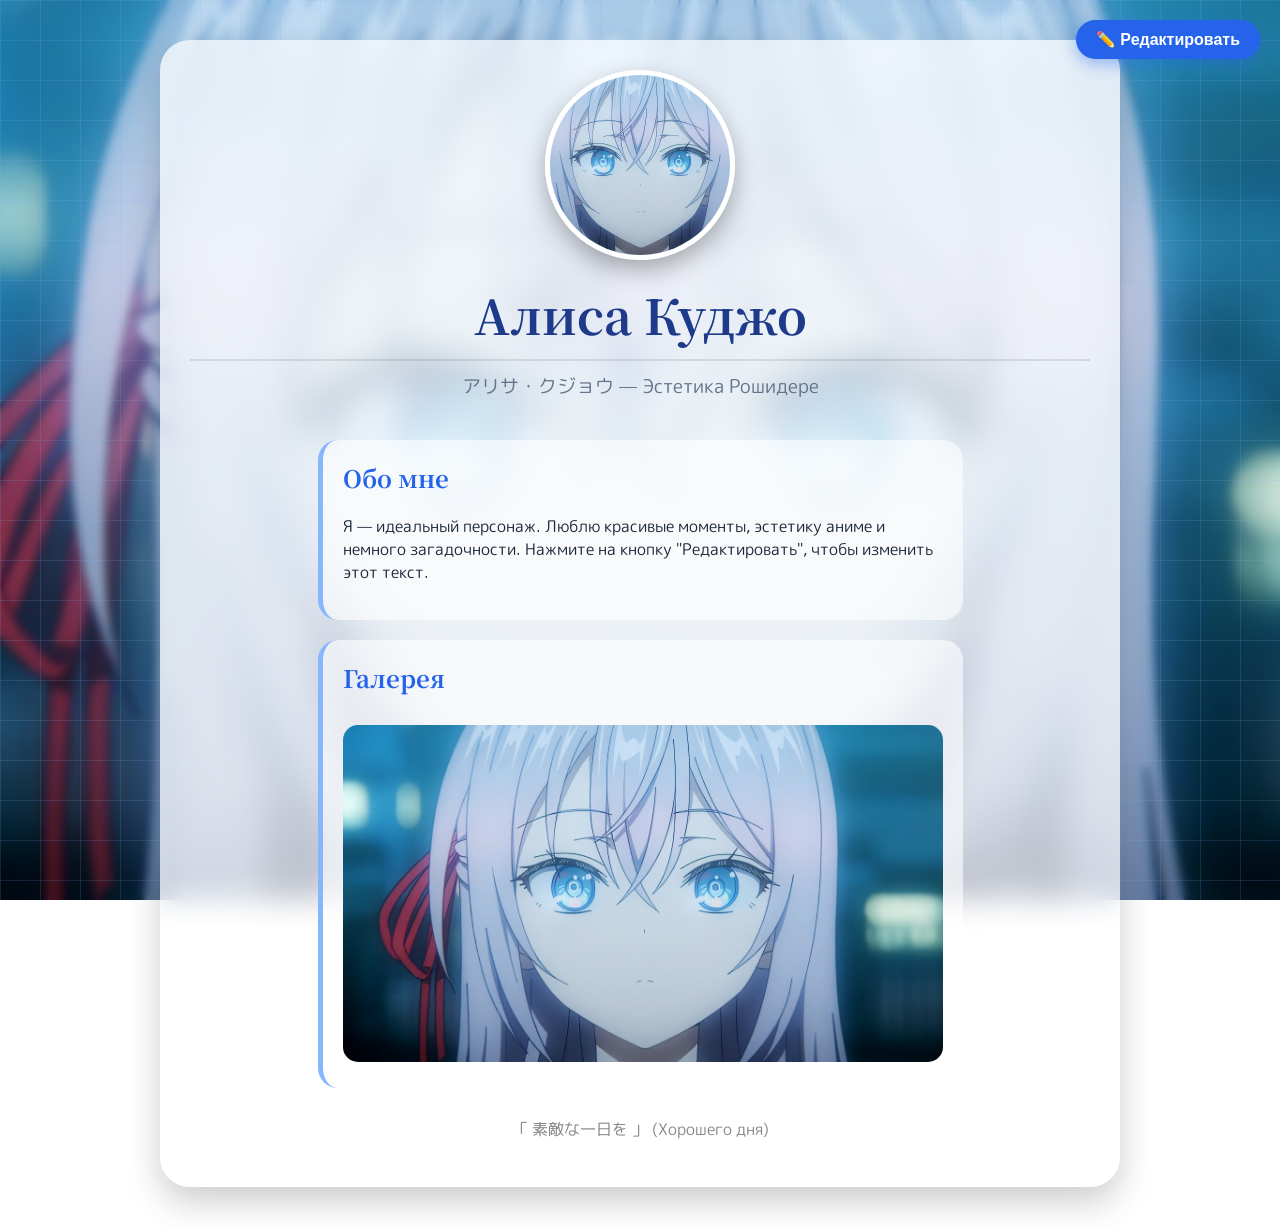
==== commit 11c8db0e: "Update index.html" ====
--- a/index.html
+++ b/index.html
@@ -3,137 +3,122 @@
 <head>
     <meta charset="UTF-8">
     <meta name="viewport" content="width=device-width, initial-scale=1.0">
-    <title>Roshidere | Биография Алисы</title>
-    <!-- Японский шрифт -->
-    <link href="https://fonts.googleapis.com/css2?family=M+PLUS+Rounded+1c:wght@400;700&family=Noto+Serif+JP:wght@600;900&display=swap" rel="stylesheet">
+    <title>Roshidere Profile</title>
+    <link href="https://fonts.googleapis.com/css2?family=Noto+Serif+JP:wght@700&family=M+PLUS+Rounded+1c:wght@400;700&display=swap" rel="stylesheet">
     
     <style>
         :root {
-            --accent: #86b7fe; /* Нежно-голубой, как глаза Алисы */
+            --accent: #86b7fe;
             --text: #1e293b;
-            --bg-glass: rgba(255, 255, 255, 0.65);
-        }
-
-        /* Фон с Алисой и красивой сеткой */
+            --glass: rgba(255, 255, 255, 0.7);
+        }
+
         body {
             margin: 0;
             padding: 0;
-            background-image: url('bg.jpg'), linear-gradient(rgba(255,255,255,0.8), rgba(255,255,255,0.8));
+            background-image: url('bg.jpg');
             background-size: cover;
             background-position: center;
             background-attachment: fixed;
             font-family: 'M PLUS Rounded 1c', sans-serif;
             color: var(--text);
             min-height: 100vh;
-            position: relative;
-        }
-
-        /* Эффект "красивой клетки" (сетка + легкое размытие) */
+        }
+
+        /* Сетка поверх фона */
         body::before {
             content: '';
             position: fixed;
             top: 0; left: 0; right: 0; bottom: 0;
             background-image: 
-                linear-gradient(rgba(134, 183, 254, 0.1) 1px, transparent 1px),
-                linear-gradient(90deg, rgba(134, 183, 254, 0.1) 1px, transparent 1px);
-            background-size: 40px 40px; /* Размер клеток */
-            backdrop-filter: blur(3px); /* Легкое размытие фона */
+                linear-gradient(rgba(134, 183, 254, 0.15) 1px, transparent 1px),
+                linear-gradient(90deg, rgba(134, 183, 254, 0.15) 1px, transparent 1px);
+            background-size: 40px 40px;
+            backdrop-filter: blur(4px);
             z-index: -1;
-            animation: gridMove 20s linear infinite;
-        }
-
-        @keyframes gridMove {
-            from { background-position: 0 0; }
-            to { background-position: 40px 40px; }
-        }
-
-        /* Стеклянная карточка */
+        }
+
         .container {
             max-width: 900px;
             margin: 40px auto;
             padding: 30px;
-            background: var(--bg-glass);
-            backdrop-filter: blur(12px);
-            border: 2px solid rgba(255, 255, 255, 0.6);
+            background: var(--glass);
+            backdrop-filter: blur(15px);
             border-radius: 30px;
-            box-shadow: 0 15px 35px rgba(0,0,0,0.15);
+            box-shadow: 0 15px 35px rgba(0,0,0,0.2);
+            text-align: center;
             position: relative;
         }
 
-        /* Кнопка редактирования */
-        .edit-btn {
-            position: absolute;
+        /* Главная кнопка редактирования */
+        .top-btn {
+            position: fixed;
             top: 20px;
             right: 20px;
-            background: var(--accent);
+            background: #2563eb;
+            color: white;
             border: none;
-            border-radius: 50%;
-            width: 45px;
-            height: 45px;
-            font-size: 20px;
-            cursor: pointer;
-            box-shadow: 0 5px 15px rgba(0,0,0,0.2);
+            padding: 10px 20px;
+            border-radius: 30px;
+            font-size: 16px;
+            font-weight: bold;
+            cursor: pointer;
+            box-shadow: 0 5px 15px rgba(37, 99, 235, 0.4);
+            z-index: 100;
             transition: 0.3s;
         }
-        .edit-btn:hover { background: #60a5fa; transform: scale(1.1); }
-
-        /* Аватар */
+        .top-btn:hover { background: #1d4ed8; transform: translateY(-2px); }
+
+        /* Аватар и фото */
         .avatar {
             display: block;
-            margin: 0 auto;
+            margin: 0 auto 20px;
             width: 180px;
             height: 180px;
             border-radius: 50%;
             object-fit: cover;
             border: 5px solid white;
-            box-shadow: 0 10px 25px rgba(0,0,0,0.2);
-            cursor: pointer;
-            transition: 0.3s;
-        }
-        .avatar:hover { transform: scale(1.05); }
-
-        /* Заголовки */
+            box-shadow: 0 10px 25px rgba(0,0,0,0.3);
+            background: linear-gradient(135deg, #86b7fe, #fbcfe8);
+            position: relative;
+        }
+        
+        /* Секции */
         h1 {
-            text-align: center;
             font-family: 'Noto Serif JP', serif;
             font-size: 3rem;
             color: #1e3a8a;
-            margin-top: 10px;
-            text-shadow: 2px 2px 10px rgba(255,255,255,0.8);
-            cursor: text;
-        }
-        
+            margin: 10px 0;
+            cursor: pointer;
+            border-bottom: 2px solid rgba(0,0,0,0.1);
+            padding-bottom: 10px;
+        }
+
         .subtitle {
-            text-align: center;
             font-size: 1.2rem;
             color: #64748b;
-            letter-spacing: 2px;
-            border-bottom: 2px solid rgba(255,255,255,0.5);
-            padding-bottom: 20px;
-            cursor: text;
-        }
-
-        /* Секции */
+            margin-bottom: 40px;
+            cursor: pointer;
+        }
+
         .section {
-            margin-top: 30px;
+            margin: 20px auto;
             padding: 20px;
-            background: rgba(255, 255, 255, 0.5);
-            border-radius: 15px;
+            background: rgba(255, 255, 255, 0.6);
+            border-radius: 20px;
             border-left: 5px solid var(--accent);
-            cursor: text;
+            cursor: pointer;
+            max-width: 600px;
+            text-align: left;
         }
 
         h2 {
             font-family: 'Noto Serif JP', serif;
             color: #2563eb;
             margin-top: 0;
-            font-size: 1.8rem;
-        }
-
-        /* Скрытая загрузка файлов */
-        #fileInput, #photoInput { display: none; }
-
-        /* Модальное окно с паролем */
+        }
+
+        /* Окно пароля */
         .modal {
             display: none;
             position: fixed;
@@ -153,7 +138,7 @@
             width: 300px;
         }
         .modal input {
-            width: 100%;
+            width: 90%;
             padding: 10px;
             margin-bottom: 15px;
             border: 1px solid #ccc;
@@ -174,62 +159,122 @@
             margin-top: 15px;
             font-size: 12px;
             color: #888;
-        }
-
-        /* Стили для режима редактирования */
+            cursor: pointer;
+        }
+
+        /* Скрытые инпуты для файлов */
+        #fileInput, #photoInput { display: none; }
+
+        /* Кнопки после входа в режим редактирования */
+        .save-bar {
+            display: none;
+            position: fixed;
+            bottom: 20px;
+            left: 50%;
+            transform: translateX(-50%);
+            background: #10b981;
+            color: white;
+            padding: 15px 30px;
+            border-radius: 30px;
+            font-size: 18px;
+            font-weight: bold;
+            cursor: pointer;
+            box-shadow: 0 10px 25px rgba(16, 185, 129, 0.4);
+            z-index: 1000;
+            border: none;
+        }
+        .save-bar:hover { background: #059669; }
+        
+        /* Редактируемые поля */
         [contenteditable="true"] {
             outline: 2px dashed var(--accent);
             outline-offset: 5px;
-            transition: 0.2s;
+            background: rgba(255,255,255,0.3);
         }
     </style>
 </head>
 <body>
 
-<!-- Модальное окно пароля -->
+<!-- Кнопка входа -->
+<button class="top-btn" onclick="openEditor()" id="editBtn">✏️ Редактировать</button>
+<!-- Кнопка сохранения -->
+<button class="save-bar" id="saveBtn" onclick="saveChanges()">💾 Сохранить изменения</button>
+
+<!-- Модалка пароля -->
 <div class="modal" id="passwordModal">
     <div class="modal-content">
-        <h3 style="font-family: 'Noto Serif JP'; color: #2563eb;">🔒 Режим редактирования</h3>
-        <p style="font-size: 14px;">Введите пароль для изменения сайта:</p>
+        <h3>🔒 Редактирование</h3>
+        <p>Введите пароль:</p>
         <input type="password" id="passwordInput" placeholder="Пароль">
         <button onclick="checkPassword()">Войти</button>
         <p class="hint" id="hintText"></p>
-        <p class="hint" style="cursor: pointer; color: #86b7fe;" onclick="showHint()">Забыли пароль?</p>
+        <p class="hint" onclick="showHint()">Забыли пароль?</p>
     </div>
 </div>
 
 <div class="container">
-    <button class="edit-btn" onclick="openEditor()" title="Редактировать сайт">✏️</button>
-
-    <!-- Аватарка -->
-    <img src="bg.jpg" class="avatar" id="avatarImg" onclick="changeAvatar()" alt="Аватар" title="Нажмите, чтобы сменить фото (для этого войдите в режим редактора)">
-    <input type="file" id="fileInput" accept="image/*" onchange="uploadAvatar(this)">
-
-    <h1 id="nameText">Алиса Куджо</h1>
-    <div class="subtitle" id="subtitleText">「 アリサ・クジョウ 」 — Загадочная красота</div>
-
-    <div class="section">
+    <!-- Фото профиля -->
+    <img src="" id="avatarImg" class="avatar" onclick="uploadAvatar()" title="Нажмите, чтобы сменить фото">
+    <input type="file" id="fileInput" accept="image/*" onchange="changeAvatar(this)">
+
+    <!-- Тексты -->
+    <h1 id="nameText" onclick="activateEdit()">Алиса Куджо</h1>
+    <div class="subtitle" id="subtitleText" onclick="activateEdit()">アリサ・クジョウ — Эстетика Рошидере</div>
+
+    <div class="section" onclick="activateEdit()">
         <h2>Обо мне</h2>
-        <p id="aboutText">Я — ваш идеальный персонаж. Люблю красивые моменты, эстетику аниме, и немного загадочности. Нажмите на карандаш сверху, чтобы редактировать этот текст.</p>
+        <p id="aboutText">Я — идеальный персонаж. Люблю красивые моменты, эстетику аниме и немного загадочности. Нажмите на кнопку "Редактировать", чтобы изменить этот текст.</p>
     </div>
 
-    <div class="section">
-        <h2>Фотография</h2>
-        <img src="bg.jpg" id="photoImg" style="width: 100%; border-radius: 15px; cursor: pointer;" onclick="changePhoto()" alt="Фото">
-        <input type="file" id="photoInput" accept="image/*" onchange="uploadPhoto(this)">
+    <div class="section" onclick="activateEdit()">
+        <h2>Галерея</h2>
+        <img src="" id="photoImg" style="width: 100%; border-radius: 15px; cursor: pointer; margin-top: 10px;" onclick="uploadPhoto()" alt="Фото">
+        <input type="file" id="photoInput" accept="image/*" onchange="changePhoto(this)">
     </div>
-
-    <div class="section" style="text-align: center;">
-        <h2 style="font-size: 1.4rem;">Спасибо за внимание!</h2>
-        <p style="color: #555;">「 素敵な一日を 」 (Хорошего дня)</p>
-    </div>
+    
+    <p style="color: #888; margin-top: 30px;">「 素敵な一日を 」 (Хорошего дня)</p>
 </div>
 
 <script>
-    // Система хранения данных
-    const isEditing = { status: false };
-
-    // Открытие модального окна
+    let isEditMode = false;
+
+    // Загрузка данных при старте
+    window.onload = function() {
+        // Если есть сохраненные данные, подставляем их
+        const saved = localStorage.getItem('roshidere_data');
+        if (saved) {
+            const data = JSON.parse(saved);
+            if(data.name) document.getElementById('nameText').innerText = data.name;
+            if(data.subtitle) document.getElementById('subtitleText').innerText = data.subtitle;
+            if(data.about) document.getElementById('aboutText').innerText = data.about;
+        }
+        
+        // Загрузка фото
+        const savedAvatar = localStorage.getItem('avatar_base64');
+        const savedPhoto = localStorage.getItem('photo_base64');
+        
+        if (savedAvatar) {
+            document.getElementById('avatarImg').src = savedAvatar;
+        } else {
+            // Если нет фото, пробуем загрузить bg.jpg как аватар
+            document.getElementById('avatarImg').src = 'bg.jpg';
+            // Если bg.jpg нет, скроем аватар и покажем градиент
+            document.getElementById('avatarImg').onerror = function() {
+                this.style.display = 'none';
+            };
+        }
+
+        if (savedPhoto) {
+            document.getElementById('photoImg').src = savedPhoto;
+        } else {
+            document.getElementById('photoImg').src = 'bg.jpg';
+            document.getElementById('photoImg').onerror = function() {
+                this.style.display = 'none';
+            };
+        }
+    };
+
+    // Открытие окна пароля
     function openEditor() {
         document.getElementById('passwordModal').style.display = 'flex';
         document.getElementById('hintText').innerText = '';
@@ -240,105 +285,96 @@
     function checkPassword() {
         const pass = document.getElementById('passwordInput').value;
         if (pass === 'SorV') {
-            isEditing.status = true;
             document.getElementById('passwordModal').style.display = 'none';
-            enableEditing();
+            startEditing();
         } else {
             document.getElementById('hintText').innerText = 'Неверный пароль';
         }
     }
 
-    // Подсказка
     function showHint() {
         document.getElementById('hintText').innerText = '💡 Главный выбор сентября';
     }
 
-    // Включение редактирования
-    function enableEditing() {
+    // Включение режима редактирования
+    function startEditing() {
+        isEditMode = true;
+        // Показываем кнопку сохранения
+        document.getElementById('saveBtn').style.display = 'block';
+        // Делаем элементы редактируемыми
         const texts = ['nameText', 'subtitleText', 'aboutText'];
         texts.forEach(id => {
             const el = document.getElementById(id);
             el.contentEditable = "true";
-            el.style.cursor = "text";
-            el.addEventListener('blur', () => saveContent());
+            el.style.backgroundColor = "rgba(255,255,255,0.4)";
         });
-        
-        alert('Режим редактирования включен! Кликните по тексту, чтобы изменить его. Кликните по фото, чтобы загрузить новое.');
-    }
-
-    // Сохранение текста
-    function saveContent() {
-        localStorage.setItem('siteContent', JSON.stringify({
+        alert('Режим редактирования включен! Кликните на текст, чтобы изменить его, и нажмите "Сохранить". Кликните на фото, чтобы загрузить новое.');
+    }
+
+    // Активация редактирования кликом (если режим включен)
+    function activateEdit() {
+        if (isEditMode) {
+            // Ничего не делаем, элементы уже contentEditable
+        }
+    }
+
+    // Сохранение изменений
+    function saveChanges() {
+        // Сохраняем текст
+        const data = {
             name: document.getElementById('nameText').innerText,
             subtitle: document.getElementById('subtitleText').innerText,
             about: document.getElementById('aboutText').innerText
-        }));
-    }
-
-    // Загрузка сохраненного текста при открытии
-    function loadContent() {
-        const saved = localStorage.getItem('siteContent');
-        if (saved) {
-            const data = JSON.parse(saved);
-            if (data.name) document.getElementById('nameText').innerText = data.name;
-            if (data.subtitle) document.getElementById('subtitleText').innerText = data.subtitle;
-            if (data.about) document.getElementById('aboutText').innerText = data.about;
-        }
-    }
-
-    // Смена аватара
-    function changeAvatar() {
-        if (!isEditing.status) { alert('Сначала войдите в режим редактирования (пароль SorV)'); return; }
+        };
+        localStorage.setItem('roshidere_data', JSON.stringify(data));
+
+        // Выключаем режим редактирования
+        isEditMode = false;
+        document.getElementById('saveBtn').style.display = 'none';
+
+        const texts = ['nameText', 'subtitleText', 'aboutText'];
+        texts.forEach(id => {
+            const el = document.getElementById(id);
+            el.contentEditable = "false";
+            el.style.backgroundColor = "transparent";
+        });
+
+        alert('Изменения сохранены!');
+    }
+
+    // Загрузка аватара
+    function uploadAvatar() {
+        if (!isEditMode) return;
         document.getElementById('fileInput').click();
     }
 
-    function uploadAvatar(input) {
+    function changeAvatar(input) {
         if (input.files && input.files[0]) {
             const reader = new FileReader();
             reader.onload = function(e) {
                 document.getElementById('avatarImg').src = e.target.result;
-                localStorage.setItem('avatarImg', e.target.result);
+                localStorage.setItem('avatar_base64', e.target.result);
             };
             reader.readAsDataURL(input.files[0]);
         }
     }
 
-    // Смена большой фотографии
-    function changePhoto() {
-        if (!isEditing.status) { alert('Сначала войдите в режим редактирования (пароль SorV)'); return; }
+    // Загрузка фото в галерею
+    function uploadPhoto() {
+        if (!isEditMode) return;
         document.getElementById('photoInput').click();
     }
 
-    function uploadPhoto(input) {
+    function changePhoto(input) {
         if (input.files && input.files[0]) {
             const reader = new FileReader();
             reader.onload = function(e) {
                 document.getElementById('photoImg').src = e.target.result;
-                localStorage.setItem('photoImg', e.target.result);
+                localStorage.setItem('photo_base64', e.target.result);
             };
             reader.readAsDataURL(input.files[0]);
         }
     }
-
-    // Загрузка сохраненных картинок
-    function loadImages() {
-        const savedAvatar = localStorage.getItem('avatarImg');
-        const savedPhoto = localStorage.getItem('photoImg');
-        if (savedAvatar) document.getElementById('avatarImg').src = savedAvatar;
-        if (savedPhoto) document.getElementById('photoImg').src = savedPhoto;
-    }
-
-    // Инициализация
-    window.onload = function() {
-        loadContent();
-        loadImages();
-        
-        // Проверка "Фона" для сохранения фона в браузере (если захотите менять и его)
-        const savedBg = localStorage.getItem('bgImg');
-        if (savedBg) {
-            document.body.style.backgroundImage = `url('${savedBg}'), linear-gradient(rgba(255,255,255,0.8), rgba(255,255,255,0.8))`;
-        }
-    };
 </script>
 
 </body>
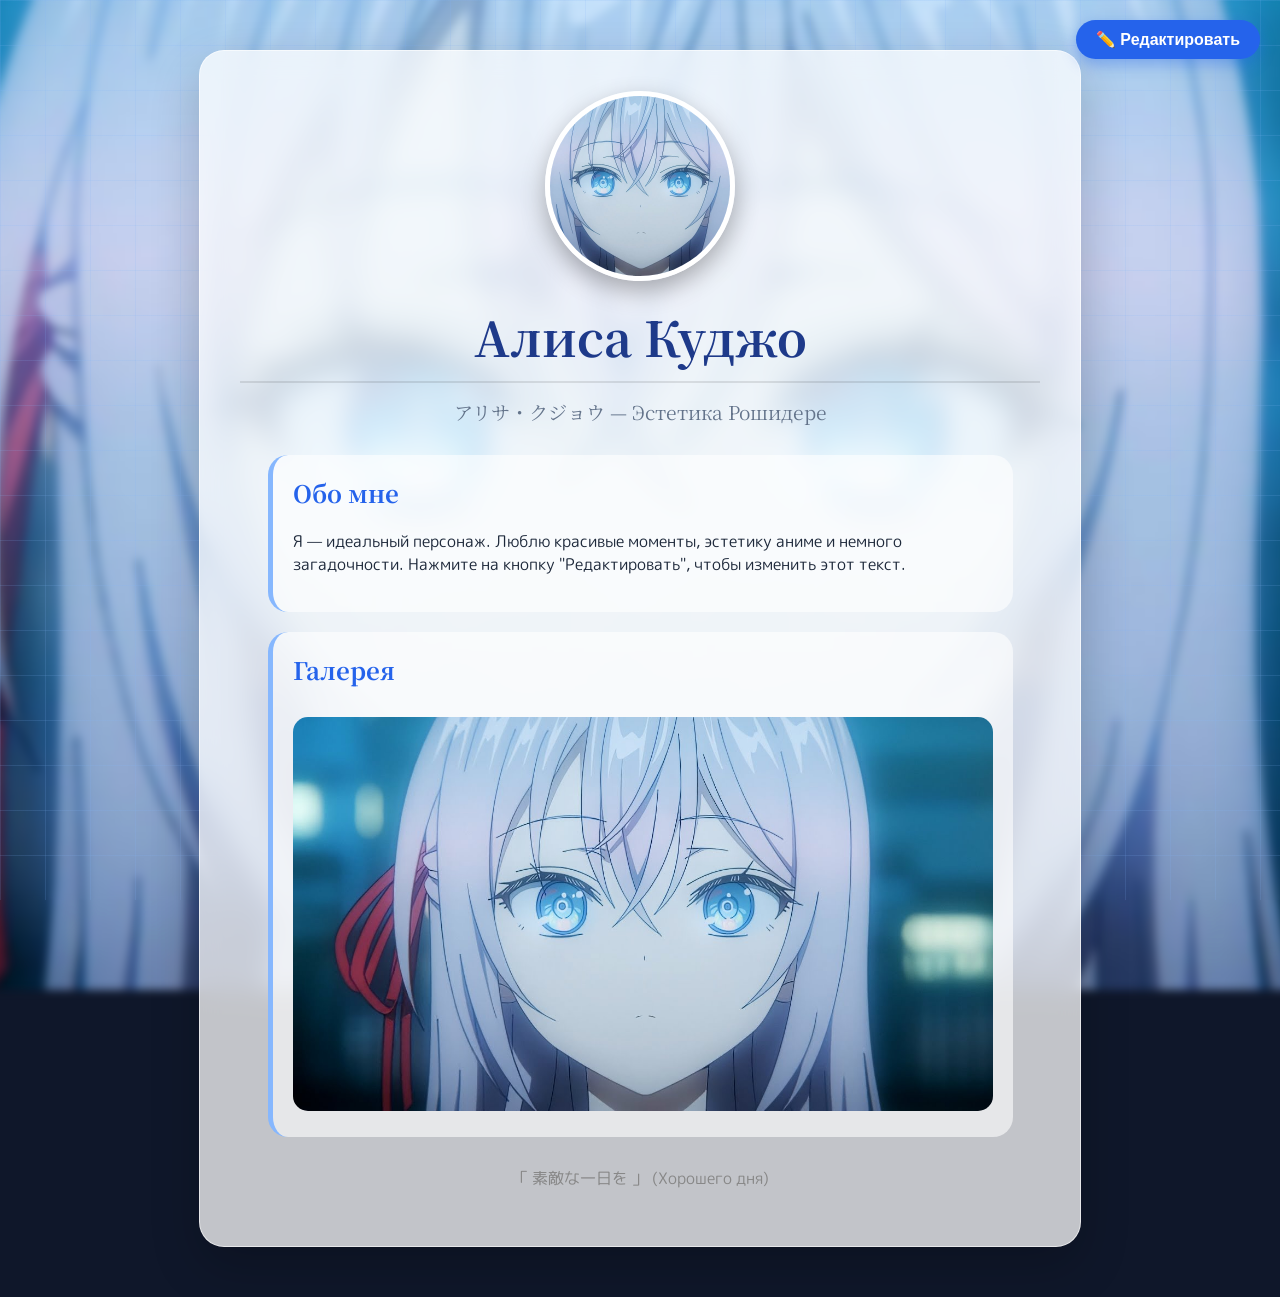
==== commit ac7955ed: "Update index.html" ====
--- a/index.html
+++ b/index.html
@@ -3,54 +3,119 @@
 <head>
     <meta charset="UTF-8">
     <meta name="viewport" content="width=device-width, initial-scale=1.0">
-    <title>Roshidere Profile</title>
+    <title>Roshidere Profile | Алиса</title>
     <link href="https://fonts.googleapis.com/css2?family=Noto+Serif+JP:wght@700&family=M+PLUS+Rounded+1c:wght@400;700&display=swap" rel="stylesheet">
     
     <style>
         :root {
             --accent: #86b7fe;
             --text: #1e293b;
-            --glass: rgba(255, 255, 255, 0.7);
+            --glass: rgba(255, 255, 255, 0.75);
         }
 
         body {
             margin: 0;
             padding: 0;
-            background-image: url('bg.jpg');
-            background-size: cover;
-            background-position: center;
-            background-attachment: fixed;
             font-family: 'M PLUS Rounded 1c', sans-serif;
             color: var(--text);
             min-height: 100vh;
-        }
-
-        /* Сетка поверх фона */
+            background-color: #0f172a;
+            overflow-x: hidden;
+        }
+
+        /* 1. Анимированный фон (Картинка плавно увеличивается и двигается) */
         body::before {
+            content: '';
+            position: fixed;
+            top: -10%; left: -10%;
+            width: 120%; height: 120%;
+            background-image: url('bg.jpg'), linear-gradient(135deg, #87ceeb 0%, #e0f2fe 100%);
+            background-size: cover;
+            background-position: center;
+            z-index: -2;
+            filter: blur(4px) saturate(1.2);
+            animation: bgZoom 20s ease-in-out infinite alternate;
+        }
+
+        /* Анимация для фона */
+        @keyframes bgZoom {
+            0% { transform: scale(1) translate(0, 0); }
+            100% { transform: scale(1.15) translate(-2%, 2%); }
+        }
+
+        /* 2. Анимированная красивая сетка (Клетки) */
+        body::after {
             content: '';
             position: fixed;
             top: 0; left: 0; right: 0; bottom: 0;
             background-image: 
                 linear-gradient(rgba(134, 183, 254, 0.15) 1px, transparent 1px),
                 linear-gradient(90deg, rgba(134, 183, 254, 0.15) 1px, transparent 1px);
-            background-size: 40px 40px;
-            backdrop-filter: blur(4px);
+            background-size: 45px 45px;
             z-index: -1;
-        }
-
+            animation: gridMove 15s linear infinite;
+            backdrop-filter: blur(2px);
+        }
+
+        @keyframes gridMove {
+            from { background-position: 0 0; }
+            to { background-position: 45px 45px; }
+        }
+
+        /* Контейнер с эффектом стекла */
         .container {
-            max-width: 900px;
-            margin: 40px auto;
-            padding: 30px;
+            max-width: 800px;
+            margin: 50px auto;
+            padding: 40px;
             background: var(--glass);
-            backdrop-filter: blur(15px);
-            border-radius: 30px;
-            box-shadow: 0 15px 35px rgba(0,0,0,0.2);
+            backdrop-filter: blur(12px);
+            -webkit-backdrop-filter: blur(12px);
+            border-radius: 25px;
+            border: 1px solid rgba(255, 255, 255, 0.6);
+            box-shadow: 0 20px 50px rgba(0, 0, 0, 0.2);
             text-align: center;
             position: relative;
-        }
-
-        /* Главная кнопка редактирования */
+            z-index: 1;
+        }
+
+        /* Кнопки управления */
+        .control-bar {
+            display: none;
+            position: fixed;
+            bottom: 20px;
+            left: 50%;
+            transform: translateX(-50%);
+            z-index: 1000;
+            gap: 15px;
+        }
+
+        .btn {
+            padding: 12px 25px;
+            border: none;
+            border-radius: 30px;
+            font-size: 16px;
+            font-weight: bold;
+            cursor: pointer;
+            box-shadow: 0 5px 15px rgba(0,0,0,0.2);
+            transition: 0.3s;
+            font-family: 'M PLUS Rounded 1c', sans-serif;
+        }
+
+        .btn:hover { transform: translateY(-2px); }
+
+        .btn-save {
+            background: #10b981;
+            color: white;
+        }
+        .btn-save:hover { background: #059669; }
+
+        .btn-exit {
+            background: #ef4444;
+            color: white;
+        }
+        .btn-exit:hover { background: #dc2626; }
+
+        /* Верхняя кнопка входа */
         .top-btn {
             position: fixed;
             top: 20px;
@@ -66,13 +131,12 @@
             box-shadow: 0 5px 15px rgba(37, 99, 235, 0.4);
             z-index: 100;
             transition: 0.3s;
+            font-family: 'M PLUS Rounded 1c', sans-serif;
         }
         .top-btn:hover { background: #1d4ed8; transform: translateY(-2px); }
 
-        /* Аватар и фото */
+        /* Аватар и Фото */
         .avatar {
-            display: block;
-            margin: 0 auto 20px;
             width: 180px;
             height: 180px;
             border-radius: 50%;
@@ -80,25 +144,33 @@
             border: 5px solid white;
             box-shadow: 0 10px 25px rgba(0,0,0,0.3);
             background: linear-gradient(135deg, #86b7fe, #fbcfe8);
-            position: relative;
-        }
-        
-        /* Секции */
+            cursor: pointer;
+            transition: 0.3s;
+        }
+        .avatar:hover { transform: scale(1.05); }
+
+        .photo {
+            width: 100%;
+            border-radius: 15px;
+            margin-top: 10px;
+            cursor: pointer;
+        }
+
+        /* Заголовки */
         h1 {
             font-family: 'Noto Serif JP', serif;
             font-size: 3rem;
             color: #1e3a8a;
-            margin: 10px 0;
-            cursor: pointer;
+            margin: 15px 0;
             border-bottom: 2px solid rgba(0,0,0,0.1);
             padding-bottom: 10px;
         }
 
         .subtitle {
+            font-family: 'Noto Serif JP', serif;
             font-size: 1.2rem;
             color: #64748b;
-            margin-bottom: 40px;
-            cursor: pointer;
+            margin-bottom: 30px;
         }
 
         .section {
@@ -107,9 +179,9 @@
             background: rgba(255, 255, 255, 0.6);
             border-radius: 20px;
             border-left: 5px solid var(--accent);
-            cursor: pointer;
-            max-width: 600px;
             text-align: left;
+            cursor: text;
+            max-width: 700px;
         }
 
         h2 {
@@ -118,7 +190,7 @@
             margin-top: 0;
         }
 
-        /* Окно пароля */
+        /* Модальное окно пароля */
         .modal {
             display: none;
             position: fixed;
@@ -126,7 +198,7 @@
             background: rgba(0,0,0,0.5);
             justify-content: center;
             align-items: center;
-            z-index: 1000;
+            z-index: 2000;
             backdrop-filter: blur(5px);
         }
         .modal-content {
@@ -134,8 +206,8 @@
             padding: 30px;
             border-radius: 20px;
             text-align: center;
+            width: 300px;
             box-shadow: 0 20px 50px rgba(0,0,0,0.3);
-            width: 300px;
         }
         .modal input {
             width: 90%;
@@ -162,29 +234,9 @@
             cursor: pointer;
         }
 
-        /* Скрытые инпуты для файлов */
+        /* Скрытые инпуты */
         #fileInput, #photoInput { display: none; }
 
-        /* Кнопки после входа в режим редактирования */
-        .save-bar {
-            display: none;
-            position: fixed;
-            bottom: 20px;
-            left: 50%;
-            transform: translateX(-50%);
-            background: #10b981;
-            color: white;
-            padding: 15px 30px;
-            border-radius: 30px;
-            font-size: 18px;
-            font-weight: bold;
-            cursor: pointer;
-            box-shadow: 0 10px 25px rgba(16, 185, 129, 0.4);
-            z-index: 1000;
-            border: none;
-        }
-        .save-bar:hover { background: #059669; }
-        
         /* Редактируемые поля */
         [contenteditable="true"] {
             outline: 2px dashed var(--accent);
@@ -196,14 +248,18 @@
 <body>
 
 <!-- Кнопка входа -->
-<button class="top-btn" onclick="openEditor()" id="editBtn">✏️ Редактировать</button>
-<!-- Кнопка сохранения -->
-<button class="save-bar" id="saveBtn" onclick="saveChanges()">💾 Сохранить изменения</button>
+<button class="top-btn" id="editBtn" onclick="openEditor()">✏️ Редактировать</button>
+
+<!-- Панель сохранения -->
+<div class="control-bar" id="controlBar">
+    <button class="btn btn-save" onclick="saveChanges()">💾 Сохранить</button>
+    <button class="btn btn-exit" onclick="exitEditing()">❌ Выйти</button>
+</div>
 
 <!-- Модалка пароля -->
 <div class="modal" id="passwordModal">
     <div class="modal-content">
-        <h3>🔒 Редактирование</h3>
+        <h3>🔒 Вход</h3>
         <p>Введите пароль:</p>
         <input type="password" id="passwordInput" placeholder="Пароль">
         <button onclick="checkPassword()">Войти</button>
@@ -213,22 +269,21 @@
 </div>
 
 <div class="container">
-    <!-- Фото профиля -->
-    <img src="" id="avatarImg" class="avatar" onclick="uploadAvatar()" title="Нажмите, чтобы сменить фото">
+    <!-- Профиль -->
+    <img src="bg.jpg" id="avatarImg" class="avatar" onclick="uploadAvatar()" title="Нажмите, чтобы сменить фото">
     <input type="file" id="fileInput" accept="image/*" onchange="changeAvatar(this)">
 
-    <!-- Тексты -->
-    <h1 id="nameText" onclick="activateEdit()">Алиса Куджо</h1>
-    <div class="subtitle" id="subtitleText" onclick="activateEdit()">アリサ・クジョウ — Эстетика Рошидере</div>
-
-    <div class="section" onclick="activateEdit()">
+    <h1 id="nameText" class="editable">Алиса Куджо</h1>
+    <div class="subtitle" id="subtitleText" class="editable">アリサ・クジョウ — Эстетика Рошидере</div>
+
+    <div class="section" id="aboutSection">
         <h2>Обо мне</h2>
-        <p id="aboutText">Я — идеальный персонаж. Люблю красивые моменты, эстетику аниме и немного загадочности. Нажмите на кнопку "Редактировать", чтобы изменить этот текст.</p>
+        <p id="aboutText" class="editable">Я — идеальный персонаж. Люблю красивые моменты, эстетику аниме и немного загадочности. Нажмите на кнопку "Редактировать", чтобы изменить этот текст.</p>
     </div>
 
-    <div class="section" onclick="activateEdit()">
+    <div class="section">
         <h2>Галерея</h2>
-        <img src="" id="photoImg" style="width: 100%; border-radius: 15px; cursor: pointer; margin-top: 10px;" onclick="uploadPhoto()" alt="Фото">
+        <img src="bg.jpg" id="photoImg" class="photo" onclick="uploadPhoto()" alt="Фото">
         <input type="file" id="photoInput" accept="image/*" onchange="changePhoto(this)">
     </div>
     
@@ -238,53 +293,40 @@
 <script>
     let isEditMode = false;
 
-    // Загрузка данных при старте
+    // ЗАГРУЗКА ДАННЫХ ПРИ СТАРТЕ (Это гарантирует сохранение после перезагрузки!)
     window.onload = function() {
-        // Если есть сохраненные данные, подставляем их
-        const saved = localStorage.getItem('roshidere_data');
-        if (saved) {
-            const data = JSON.parse(saved);
-            if(data.name) document.getElementById('nameText').innerText = data.name;
-            if(data.subtitle) document.getElementById('subtitleText').innerText = data.subtitle;
-            if(data.about) document.getElementById('aboutText').innerText = data.about;
-        }
-        
-        // Загрузка фото
+        // Загружаем текст
+        const savedText = localStorage.getItem('roshidere_data');
+        if (savedText) {
+            const data = JSON.parse(savedText);
+            if (data.name) document.getElementById('nameText').innerText = data.name;
+            if (data.subtitle) document.getElementById('subtitleText').innerText = data.subtitle;
+            if (data.about) document.getElementById('aboutText').innerText = data.about;
+        }
+
+        // Загружаем аватар
         const savedAvatar = localStorage.getItem('avatar_base64');
-        const savedPhoto = localStorage.getItem('photo_base64');
-        
         if (savedAvatar) {
             document.getElementById('avatarImg').src = savedAvatar;
-        } else {
-            // Если нет фото, пробуем загрузить bg.jpg как аватар
-            document.getElementById('avatarImg').src = 'bg.jpg';
-            // Если bg.jpg нет, скроем аватар и покажем градиент
-            document.getElementById('avatarImg').onerror = function() {
-                this.style.display = 'none';
-            };
-        }
-
+        }
+
+        // Загружаем фото в галерею
+        const savedPhoto = localStorage.getItem('photo_base64');
         if (savedPhoto) {
             document.getElementById('photoImg').src = savedPhoto;
-        } else {
-            document.getElementById('photoImg').src = 'bg.jpg';
-            document.getElementById('photoImg').onerror = function() {
-                this.style.display = 'none';
-            };
         }
     };
 
-    // Открытие окна пароля
+    // ОТКРЫТИЕ МОДАЛКИ
     function openEditor() {
         document.getElementById('passwordModal').style.display = 'flex';
         document.getElementById('hintText').innerText = '';
         document.getElementById('passwordInput').value = '';
     }
 
-    // Проверка пароля
+    // ПРОВЕРКА ПАРОЛЯ
     function checkPassword() {
-        const pass = document.getElementById('passwordInput').value;
-        if (pass === 'SorV') {
+        if (document.getElementById('passwordInput').value === 'SorV') {
             document.getElementById('passwordModal').style.display = 'none';
             startEditing();
         } else {
@@ -296,31 +338,27 @@
         document.getElementById('hintText').innerText = '💡 Главный выбор сентября';
     }
 
-    // Включение режима редактирования
+    // ВХОД В РЕЖИМ РЕДАКТИРОВАНИЯ
     function startEditing() {
         isEditMode = true;
-        // Показываем кнопку сохранения
-        document.getElementById('saveBtn').style.display = 'block';
-        // Делаем элементы редактируемыми
-        const texts = ['nameText', 'subtitleText', 'aboutText'];
-        texts.forEach(id => {
-            const el = document.getElementById(id);
+        document.getElementById('controlBar').style.display = 'flex';
+        document.getElementById('editBtn').style.display = 'none';
+
+        // Делаем текст редактируемым
+        const elements = document.querySelectorAll('.editable');
+        elements.forEach(el => {
             el.contentEditable = "true";
-            el.style.backgroundColor = "rgba(255,255,255,0.4)";
         });
-        alert('Режим редактирования включен! Кликните на текст, чтобы изменить его, и нажмите "Сохранить". Кликните на фото, чтобы загрузить новое.');
-    }
-
-    // Активация редактирования кликом (если режим включен)
-    function activateEdit() {
-        if (isEditMode) {
-            // Ничего не делаем, элементы уже contentEditable
-        }
-    }
-
-    // Сохранение изменений
+        
+        // Разрешаем менять текст в секции "Обо мне"
+        document.getElementById('aboutText').contentEditable = "true";
+        
+        alert('Режим редактирования включен! Кликните на текст, чтобы изменить его. Кликните на фото, чтобы загрузить новое. Нажмите "Сохранить", когда закончите.');
+    }
+
+    // СОХРАНЕНИЕ И ВЫХОД ИЗ РЕЖИМА
     function saveChanges() {
-        // Сохраняем текст
+        // Сохраняем тексты
         const data = {
             name: document.getElementById('nameText').innerText,
             subtitle: document.getElementById('subtitleText').innerText,
@@ -328,24 +366,40 @@
         };
         localStorage.setItem('roshidere_data', JSON.stringify(data));
 
-        // Выключаем режим редактирования
+        // Блокируем редактирование и выходим
         isEditMode = false;
-        document.getElementById('saveBtn').style.display = 'none';
-
-        const texts = ['nameText', 'subtitleText', 'aboutText'];
-        texts.forEach(id => {
-            const el = document.getElementById(id);
+        document.getElementById('controlBar').style.display = 'none';
+        document.getElementById('editBtn').style.display = 'block';
+
+        const elements = document.querySelectorAll('.editable');
+        elements.forEach(el => {
             el.contentEditable = "false";
-            el.style.backgroundColor = "transparent";
         });
-
-        alert('Изменения сохранены!');
-    }
-
-    // Загрузка аватара
+        document.getElementById('aboutText').contentEditable = "false";
+        
+        alert('✅ Изменения сохранены! Они останутся даже после перезагрузки страницы.');
+    }
+
+    // ПРОСТО ВЫХОД БЕЗ СОХРАНЕНИЯ (или с сохранением - на выбор, сделаем сохранение)
+    function exitEditing() {
+        // Просто выходим, оставляя текущее состояние как есть (оно сохранится автоматически при сохранении)
+        // Если нужно откатить изменения, нужно хранить оригиналы, но для простоты просто выходим
+        isEditMode = false;
+        document.getElementById('controlBar').style.display = 'none';
+        document.getElementById('editBtn').style.display = 'block';
+
+        const elements = document.querySelectorAll('.editable');
+        elements.forEach(el => {
+            el.contentEditable = "false";
+        });
+        document.getElementById('aboutText').contentEditable = "false";
+        
+        alert('🚪 Вы вышли из режима редактирования.');
+    }
+
+    // ЗАГРУЗКА АВАТАРА
     function uploadAvatar() {
-        if (!isEditMode) return;
-        document.getElementById('fileInput').click();
+        if (isEditMode) document.getElementById('fileInput').click();
     }
 
     function changeAvatar(input) {
@@ -359,10 +413,9 @@
         }
     }
 
-    // Загрузка фото в галерею
+    // ЗАГРУЗКА ФОТО В ГАЛЕРЕЮ
     function uploadPhoto() {
-        if (!isEditMode) return;
-        document.getElementById('photoInput').click();
+        if (isEditMode) document.getElementById('photoInput').click();
     }
 
     function changePhoto(input) {
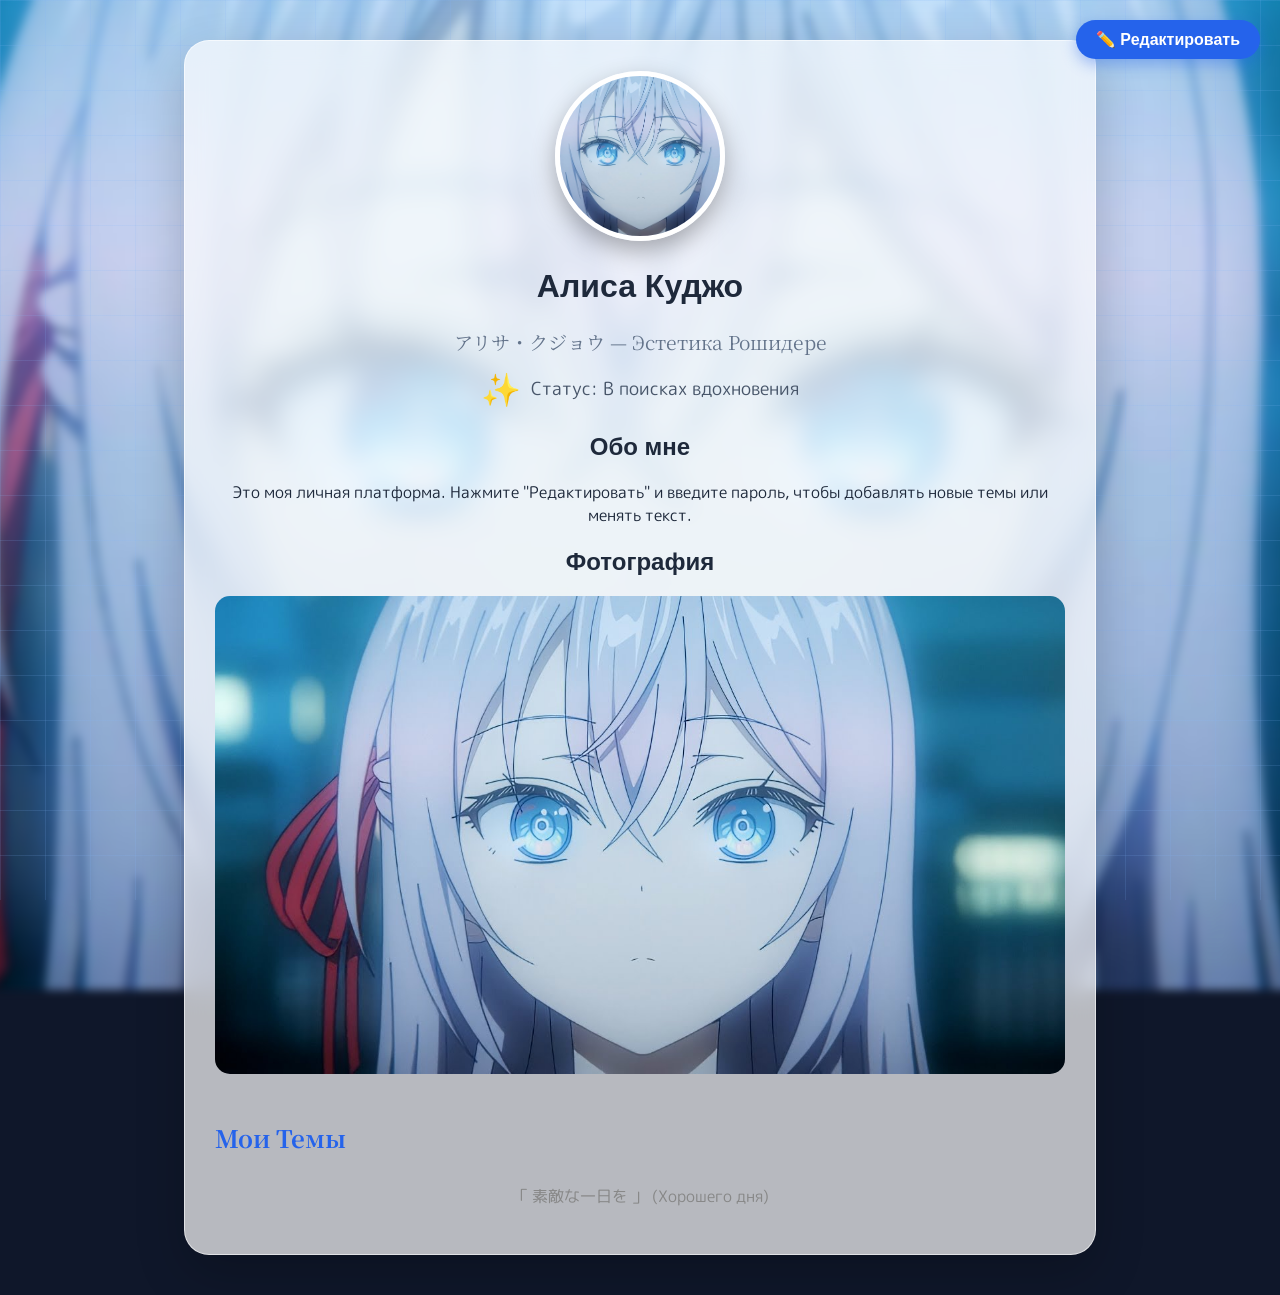
==== commit c1e37e4f: "Update index.html" ====
--- a/index.html
+++ b/index.html
@@ -3,14 +3,14 @@
 <head>
     <meta charset="UTF-8">
     <meta name="viewport" content="width=device-width, initial-scale=1.0">
-    <title>Roshidere Profile | Алиса</title>
+    <title>Roshidere | Треды и Статус</title>
     <link href="https://fonts.googleapis.com/css2?family=Noto+Serif+JP:wght@700&family=M+PLUS+Rounded+1c:wght@400;700&display=swap" rel="stylesheet">
     
     <style>
         :root {
             --accent: #86b7fe;
             --text: #1e293b;
-            --glass: rgba(255, 255, 255, 0.75);
+            --glass: rgba(255, 255, 255, 0.7);
         }
 
         body {
@@ -23,7 +23,7 @@
             overflow-x: hidden;
         }
 
-        /* 1. Анимированный фон (Картинка плавно увеличивается и двигается) */
+        /* Живой фон с анимацией */
         body::before {
             content: '';
             position: fixed;
@@ -37,13 +37,12 @@
             animation: bgZoom 20s ease-in-out infinite alternate;
         }
 
-        /* Анимация для фона */
         @keyframes bgZoom {
             0% { transform: scale(1) translate(0, 0); }
             100% { transform: scale(1.15) translate(-2%, 2%); }
         }
 
-        /* 2. Анимированная красивая сетка (Клетки) */
+        /* Сетка */
         body::after {
             content: '';
             position: fixed;
@@ -62,14 +61,13 @@
             to { background-position: 45px 45px; }
         }
 
-        /* Контейнер с эффектом стекла */
+        /* Контейнер */
         .container {
-            max-width: 800px;
-            margin: 50px auto;
-            padding: 40px;
+            max-width: 850px;
+            margin: 40px auto;
+            padding: 30px;
             background: var(--glass);
             backdrop-filter: blur(12px);
-            -webkit-backdrop-filter: blur(12px);
             border-radius: 25px;
             border: 1px solid rgba(255, 255, 255, 0.6);
             box-shadow: 0 20px 50px rgba(0, 0, 0, 0.2);
@@ -78,7 +76,7 @@
             z-index: 1;
         }
 
-        /* Кнопки управления */
+        /* Кнопки */
         .control-bar {
             display: none;
             position: fixed;
@@ -93,7 +91,7 @@
             padding: 12px 25px;
             border: none;
             border-radius: 30px;
-            font-size: 16px;
+            font-size: 15px;
             font-weight: bold;
             cursor: pointer;
             box-shadow: 0 5px 15px rgba(0,0,0,0.2);
@@ -103,19 +101,13 @@
 
         .btn:hover { transform: translateY(-2px); }
 
-        .btn-save {
-            background: #10b981;
-            color: white;
-        }
+        .btn-save { background: #10b981; color: white; }
         .btn-save:hover { background: #059669; }
-
-        .btn-exit {
-            background: #ef4444;
-            color: white;
-        }
+        .btn-exit { background: #ef4444; color: white; }
         .btn-exit:hover { background: #dc2626; }
-
-        /* Верхняя кнопка входа */
+        .btn-create { background: #3b82f6; color: white; margin-bottom: 20px; }
+        .btn-create:hover { background: #2563eb; }
+
         .top-btn {
             position: fixed;
             top: 20px;
@@ -135,10 +127,10 @@
         }
         .top-btn:hover { background: #1d4ed8; transform: translateY(-2px); }
 
-        /* Аватар и Фото */
+        /* Аватар и Статус */
         .avatar {
-            width: 180px;
-            height: 180px;
+            width: 160px;
+            height: 160px;
             border-radius: 50%;
             object-fit: cover;
             border: 5px solid white;
@@ -149,48 +141,67 @@
         }
         .avatar:hover { transform: scale(1.05); }
 
-        .photo {
-            width: 100%;
+        .status-block {
+            display: flex;
+            align-items: center;
+            justify-content: center;
+            gap: 10px;
+            margin-top: 10px;
+            cursor: pointer;
+            font-size: 1.1rem;
+            color: #475569;
+        }
+
+        #statusIcon { font-size: 2rem; }
+
+        /* Треды */
+        .threads-list {
+            text-align: left;
+            margin-top: 20px;
+        }
+
+        .thread {
+            background: rgba(255, 255, 255, 0.6);
             border-radius: 15px;
-            margin-top: 10px;
-            cursor: pointer;
-        }
-
-        /* Заголовки */
-        h1 {
-            font-family: 'Noto Serif JP', serif;
-            font-size: 3rem;
-            color: #1e3a8a;
-            margin: 15px 0;
-            border-bottom: 2px solid rgba(0,0,0,0.1);
-            padding-bottom: 10px;
-        }
-
-        .subtitle {
+            margin-bottom: 15px;
+            padding: 15px;
+            border-left: 5px solid var(--accent);
+            box-shadow: 0 4px 10px rgba(0,0,0,0.05);
+        }
+
+        .thread-header {
             font-family: 'Noto Serif JP', serif;
             font-size: 1.2rem;
-            color: #64748b;
-            margin-bottom: 30px;
-        }
-
-        .section {
-            margin: 20px auto;
-            padding: 20px;
-            background: rgba(255, 255, 255, 0.6);
-            border-radius: 20px;
-            border-left: 5px solid var(--accent);
-            text-align: left;
-            cursor: text;
-            max-width: 700px;
-        }
-
-        h2 {
-            font-family: 'Noto Serif JP', serif;
+            font-weight: bold;
             color: #2563eb;
-            margin-top: 0;
-        }
-
-        /* Модальное окно пароля */
+            display: flex;
+            justify-content: space-between;
+            align-items: center;
+            cursor: pointer;
+        }
+
+        .thread-header span:first-child {
+            flex-grow: 1;
+            padding-right: 10px;
+        }
+
+        .thread-actions {
+            font-size: 0.9rem;
+            color: #888;
+            cursor: pointer;
+            transition: 0.2s;
+        }
+        .thread-actions:hover { color: #ef4444; }
+
+        .thread-content {
+            margin-top: 10px;
+            line-height: 1.6;
+            color: #1e293b;
+            display: none; /* Скрыто по умолчанию */
+            white-space: pre-wrap;
+        }
+
+        /* Модальное окно */
         .modal {
             display: none;
             position: fixed;
@@ -201,32 +212,39 @@
             z-index: 2000;
             backdrop-filter: blur(5px);
         }
+
         .modal-content {
             background: white;
-            padding: 30px;
+            padding: 25px;
             border-radius: 20px;
             text-align: center;
-            width: 300px;
+            width: 90%;
+            max-width: 400px;
             box-shadow: 0 20px 50px rgba(0,0,0,0.3);
         }
-        .modal input {
+
+        .modal input[type="text"], .modal textarea {
             width: 90%;
             padding: 10px;
             margin-bottom: 15px;
             border: 1px solid #ccc;
             border-radius: 10px;
-            font-size: 16px;
-        }
+            font-family: 'M PLUS Rounded 1c', sans-serif;
+        }
+
+        .modal textarea { min-height: 100px; resize: vertical; }
+
         .modal button {
+            margin-top: 10px;
+            padding: 10px 20px;
+            border: none;
+            border-radius: 10px;
+            cursor: pointer;
             background: var(--accent);
             color: white;
-            border: none;
-            padding: 10px 20px;
-            border-radius: 10px;
-            font-size: 16px;
-            cursor: pointer;
-            width: 100%;
-        }
+            font-weight: bold;
+        }
+
         .hint {
             margin-top: 15px;
             font-size: 12px;
@@ -234,29 +252,26 @@
             cursor: pointer;
         }
 
-        /* Скрытые инпуты */
-        #fileInput, #photoInput { display: none; }
-
-        /* Редактируемые поля */
+        .editable { border-bottom: 1px dashed transparent; }
         [contenteditable="true"] {
             outline: 2px dashed var(--accent);
             outline-offset: 5px;
             background: rgba(255,255,255,0.3);
         }
+
+        #fileInput, #photoInput { display: none; }
     </style>
 </head>
 <body>
 
-<!-- Кнопка входа -->
 <button class="top-btn" id="editBtn" onclick="openEditor()">✏️ Редактировать</button>
 
-<!-- Панель сохранения -->
 <div class="control-bar" id="controlBar">
-    <button class="btn btn-save" onclick="saveChanges()">💾 Сохранить</button>
+    <button class="btn btn-create" onclick="openThreadModal()">➕ Новая тема</button>
+    <button class="btn btn-save" onclick="saveAll()">💾 Сохранить</button>
     <button class="btn btn-exit" onclick="exitEditing()">❌ Выйти</button>
 </div>
 
-<!-- Модалка пароля -->
 <div class="modal" id="passwordModal">
     <div class="modal-content">
         <h3>🔒 Вход</h3>
@@ -268,56 +283,76 @@
     </div>
 </div>
 
+<div class="modal" id="threadModal">
+    <div class="modal-content">
+        <h3>➕ Новая тема</h3>
+        <input type="text" id="newThreadTitle" placeholder="Заголовок темы">
+        <textarea id="newThreadContent" placeholder="Текст темы..."></textarea>
+        <button onclick="createThread()">Создать</button>
+        <button style="background:#ef4444; margin-left:10px;" onclick="closeThreadModal()">Отмена</button>
+    </div>
+</div>
+
 <div class="container">
-    <!-- Профиль -->
-    <img src="bg.jpg" id="avatarImg" class="avatar" onclick="uploadAvatar()" title="Нажмите, чтобы сменить фото">
+    <img src="bg.jpg" id="avatarImg" class="avatar" onclick="uploadAvatar()">
     <input type="file" id="fileInput" accept="image/*" onchange="changeAvatar(this)">
 
     <h1 id="nameText" class="editable">Алиса Куджо</h1>
-    <div class="subtitle" id="subtitleText" class="editable">アリサ・クジョウ — Эстетика Рошидере</div>
+    <div class="subtitle editable" id="subtitleText" style="font-family: 'Noto Serif JP'; font-size: 1.2rem; color:#64748b;">アリサ・クジョウ — Эстетика Рошидере</div>
+
+    <div class="status-block" onclick="editStatus()" title="Изменить статус">
+        <span id="statusIcon">✨</span>
+        <span id="statusText" class="editable">Статус: В поисках вдохновения</span>
+    </div>
 
     <div class="section" id="aboutSection">
         <h2>Обо мне</h2>
-        <p id="aboutText" class="editable">Я — идеальный персонаж. Люблю красивые моменты, эстетику аниме и немного загадочности. Нажмите на кнопку "Редактировать", чтобы изменить этот текст.</p>
+        <p id="aboutText" class="editable">Это моя личная платформа. Нажмите "Редактировать" и введите пароль, чтобы добавлять новые темы или менять текст.</p>
     </div>
 
     <div class="section">
-        <h2>Галерея</h2>
-        <img src="bg.jpg" id="photoImg" class="photo" onclick="uploadPhoto()" alt="Фото">
+        <h2>Фотография</h2>
+        <img src="bg.jpg" id="photoImg" class="photo" style="width:100%; border-radius:15px; cursor:pointer;" onclick="uploadPhoto()">
         <input type="file" id="photoInput" accept="image/*" onchange="changePhoto(this)">
     </div>
-    
+
+    <h2 style="text-align: left; margin-top: 40px; font-family: 'Noto Serif JP'; color: #2563eb;">Мои Темы</h2>
+    <div class="threads-list" id="threadsList"></div>
+
     <p style="color: #888; margin-top: 30px;">「 素敵な一日を 」 (Хорошего дня)</p>
 </div>
 
 <script>
     let isEditMode = false;
-
-    // ЗАГРУЗКА ДАННЫХ ПРИ СТАРТЕ (Это гарантирует сохранение после перезагрузки!)
+    let threads = [];
+
     window.onload = function() {
-        // Загружаем текст
+        // Загрузка данных
         const savedText = localStorage.getItem('roshidere_data');
         if (savedText) {
             const data = JSON.parse(savedText);
-            if (data.name) document.getElementById('nameText').innerText = data.name;
-            if (data.subtitle) document.getElementById('subtitleText').innerText = data.subtitle;
-            if (data.about) document.getElementById('aboutText').innerText = data.about;
-        }
-
-        // Загружаем аватар
+            if(data.name) document.getElementById('nameText').innerText = data.name;
+            if(data.subtitle) document.getElementById('subtitleText').innerText = data.subtitle;
+            if(data.about) document.getElementById('aboutText').innerText = data.about;
+            if(data.statusText) document.getElementById('statusText').innerText = data.statusText;
+            if(data.statusIcon) document.getElementById('statusIcon').innerText = data.statusIcon;
+        }
+
         const savedAvatar = localStorage.getItem('avatar_base64');
-        if (savedAvatar) {
-            document.getElementById('avatarImg').src = savedAvatar;
-        }
-
-        // Загружаем фото в галерею
+        if (savedAvatar) document.getElementById('avatarImg').src = savedAvatar;
+
         const savedPhoto = localStorage.getItem('photo_base64');
-        if (savedPhoto) {
-            document.getElementById('photoImg').src = savedPhoto;
+        if (savedPhoto) document.getElementById('photoImg').src = savedPhoto;
+
+        // Загрузка тредов
+        const savedThreads = localStorage.getItem('threads_data');
+        if (savedThreads) {
+            threads = JSON.parse(savedThreads);
+            renderThreads();
         }
     };
 
-    // ОТКРЫТИЕ МОДАЛКИ
+    // ОТКРЫТИЕ МОДАЛКИ ПАРОЛЯ
     function openEditor() {
         document.getElementById('passwordModal').style.display = 'flex';
         document.getElementById('hintText').innerText = '';
@@ -338,66 +373,128 @@
         document.getElementById('hintText').innerText = '💡 Главный выбор сентября';
     }
 
-    // ВХОД В РЕЖИМ РЕДАКТИРОВАНИЯ
+    // ВКЛЮЧЕНИЕ РЕЖИМА РЕДАКТИРОВАНИЯ
     function startEditing() {
         isEditMode = true;
         document.getElementById('controlBar').style.display = 'flex';
         document.getElementById('editBtn').style.display = 'none';
 
-        // Делаем текст редактируемым
         const elements = document.querySelectorAll('.editable');
-        elements.forEach(el => {
-            el.contentEditable = "true";
-        });
-        
-        // Разрешаем менять текст в секции "Обо мне"
-        document.getElementById('aboutText').contentEditable = "true";
-        
-        alert('Режим редактирования включен! Кликните на текст, чтобы изменить его. Кликните на фото, чтобы загрузить новое. Нажмите "Сохранить", когда закончите.');
-    }
-
-    // СОХРАНЕНИЕ И ВЫХОД ИЗ РЕЖИМА
-    function saveChanges() {
-        // Сохраняем тексты
+        elements.forEach(el => el.contentEditable = "true");
+
+        alert('Режим редактирования включен! Вы можете менять текст, статус, фото и добавлять новые темы.');
+    }
+
+    // СОХРАНЕНИЕ ВСЕГО
+    function saveAll() {
         const data = {
             name: document.getElementById('nameText').innerText,
             subtitle: document.getElementById('subtitleText').innerText,
-            about: document.getElementById('aboutText').innerText
+            about: document.getElementById('aboutText').innerText,
+            statusText: document.getElementById('statusText').innerText,
+            statusIcon: document.getElementById('statusIcon').innerText
         };
         localStorage.setItem('roshidere_data', JSON.stringify(data));
-
-        // Блокируем редактирование и выходим
+        localStorage.setItem('threads_data', JSON.stringify(threads));
+        
+        exitEditing();
+        alert('✅ Изменения сохранены!');
+    }
+
+    // ВЫХОД ИЗ РЕЖИМА
+    function exitEditing() {
         isEditMode = false;
         document.getElementById('controlBar').style.display = 'none';
         document.getElementById('editBtn').style.display = 'block';
 
         const elements = document.querySelectorAll('.editable');
-        elements.forEach(el => {
-            el.contentEditable = "false";
+        elements.forEach(el => el.contentEditable = "false");
+    }
+
+    // СМЕНА СТАТУСА
+    function editStatus() {
+        if (!isEditMode) return;
+        const icons = ['✨', '⭐', '❄️', '🎀', '💙', '🌸', '🔥', '🌀'];
+        let currentIcon = document.getElementById('statusIcon').innerText;
+        let nextIndex = icons.indexOf(currentIcon);
+        
+        if (nextIndex === -1) {
+            nextIndex = 0;
+        } else {
+            nextIndex = (nextIndex + 1) % icons.length;
+        }
+        
+        document.getElementById('statusIcon').innerText = icons[nextIndex];
+    }
+
+    // СИСТЕМА ТРЕДОВ
+    function openThreadModal() {
+        if (!isEditMode) return;
+        document.getElementById('newThreadTitle').value = '';
+        document.getElementById('newThreadContent').value = '';
+        document.getElementById('threadModal').style.display = 'flex';
+    }
+
+    function closeThreadModal() {
+        document.getElementById('threadModal').style.display = 'none';
+    }
+
+    function createThread() {
+        const title = document.getElementById('newThreadTitle').value;
+        const content = document.getElementById('newThreadContent').value;
+        
+        if (!title || !content) {
+            alert('Введите заголовок и текст!');
+            return;
+        }
+
+        const newThread = {
+            id: Date.now(),
+            title: title,
+            content: content
+        };
+
+        threads.push(newThread);
+        closeThreadModal();
+        renderThreads();
+    }
+
+    function renderThreads() {
+        const list = document.getElementById('threadsList');
+        list.innerHTML = '';
+
+        threads.forEach(thread => {
+            const div = document.createElement('div');
+            div.className = 'thread';
+            div.innerHTML = `
+                <div class="thread-header" onclick="toggleThread(${thread.id})">
+                    <span>${thread.title}</span>
+                    <span class="thread-actions" onclick="deleteThread(${thread.id}, event)">❌</span>
+                </div>
+                <div class="thread-content" id="content_${thread.id}">${thread.content}</div>
+            `;
+            list.appendChild(div);
         });
-        document.getElementById('aboutText').contentEditable = "false";
-        
-        alert('✅ Изменения сохранены! Они останутся даже после перезагрузки страницы.');
-    }
-
-    // ПРОСТО ВЫХОД БЕЗ СОХРАНЕНИЯ (или с сохранением - на выбор, сделаем сохранение)
-    function exitEditing() {
-        // Просто выходим, оставляя текущее состояние как есть (оно сохранится автоматически при сохранении)
-        // Если нужно откатить изменения, нужно хранить оригиналы, но для простоты просто выходим
-        isEditMode = false;
-        document.getElementById('controlBar').style.display = 'none';
-        document.getElementById('editBtn').style.display = 'block';
-
-        const elements = document.querySelectorAll('.editable');
-        elements.forEach(el => {
-            el.contentEditable = "false";
-        });
-        document.getElementById('aboutText').contentEditable = "false";
-        
-        alert('🚪 Вы вышли из режима редактирования.');
-    }
-
-    // ЗАГРУЗКА АВАТАРА
+    }
+
+    function toggleThread(id) {
+        const content = document.getElementById('content_' + id);
+        if (content.style.display === 'block') {
+            content.style.display = 'none';
+        } else {
+            content.style.display = 'block';
+        }
+    }
+
+    function deleteThread(id, event) {
+        event.stopPropagation();
+        if (confirm('Удалить эту тему?')) {
+            threads = threads.filter(t => t.id !== id);
+            renderThreads();
+        }
+    }
+
+    // ЗАГРУЗКА ФОТО
     function uploadAvatar() {
         if (isEditMode) document.getElementById('fileInput').click();
     }
@@ -413,7 +510,6 @@
         }
     }
 
-    // ЗАГРУЗКА ФОТО В ГАЛЕРЕЮ
     function uploadPhoto() {
         if (isEditMode) document.getElementById('photoInput').click();
     }
